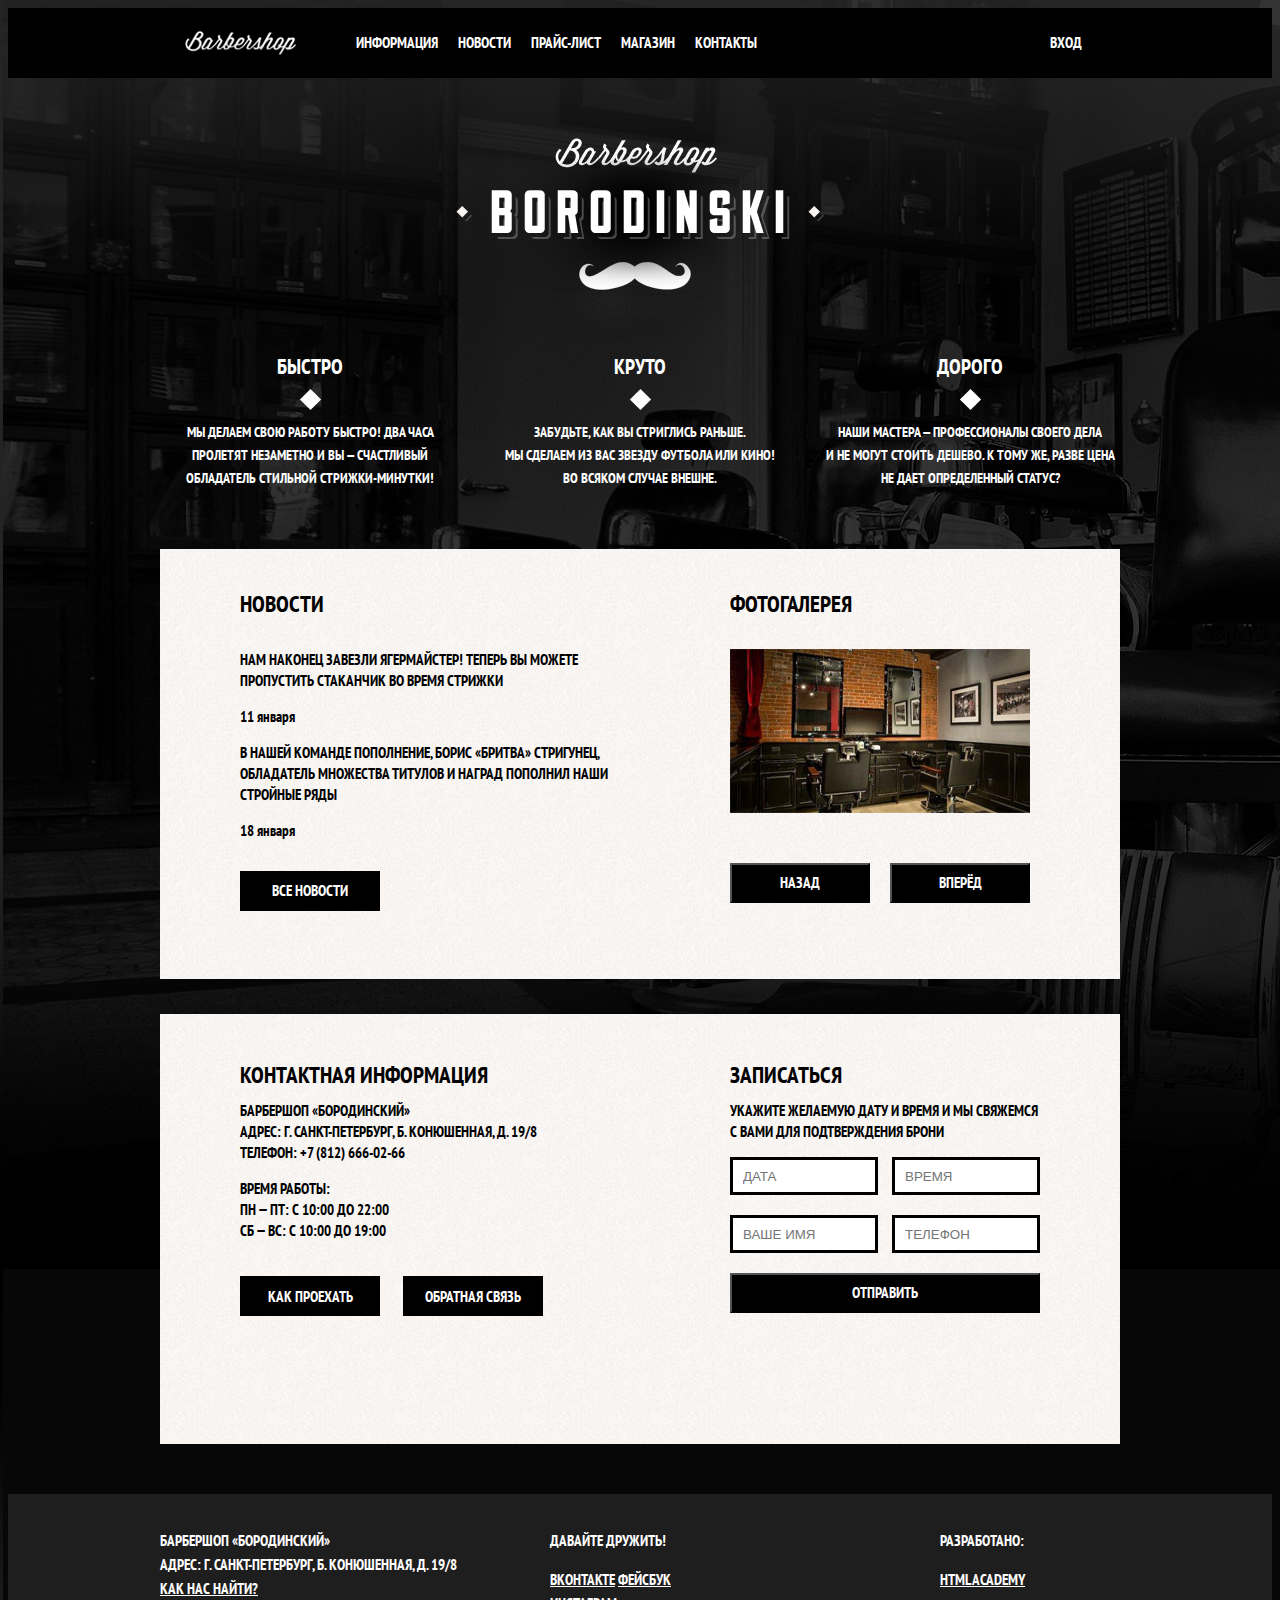
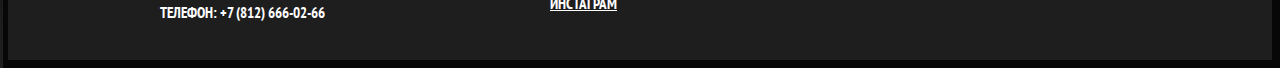
==== index.html @ 2f4e3130 "4 commit" ====
<!DOCTYPE html>
<html lang="ru">
    <head>
        <meta charset="utf-8">
        <title>Барбершоп «Бородинский»</title>
        <link href="https://fonts.googleapis.com/css?family=PT+Sans+Narrow:400,700" rel="stylesheet"> 
        <link href="css/normalize.css" rel="stylesheet">
        <link href="css/style.css" rel="stylesheet">
    </head>
    <body>
        <header class="main-header">
            <div class="container clearfix">
                <nav class="main-navigation clearfix">
                    <div class="logo">
                        <a><img src="img/logo.png" width="111" height="24" alt="Барбершоп"></a>
                    </div>
                    <ul class="navigation-list">
                        <li><a class="navigation-link" class="active">Информация</a></li>
                        <li><a class="navigation-link" href="#">Новости</a></li>
                        <li><a class="navigation-link" href="#">Прайс-лист</a></li>
                        <li><a class="navigation-link" href="catalog.html">Магазин</a></li>
                        <li><a class="navigation-link" href="#">Контакты</a></li>
                    </ul>
                </nav>
                <div class="user-block">
                    <a class="login" href="#">Вход</a>
                </div>
            </div>
        </header>
        <main class="container">
            <div class="index-logo">
                <img src="img/borodinski-logo.png" width="368" height="204" alt="Барбершоп «Бородинский»">
            </div>
            <section class="features clearfix">
                <div class="features-item">
                    <b class="feature-name">Быстро</b>
                    <p class="feature-description">Мы делаем свою работу быстро! Два часа пролетят незаметно и вы — счастливый обладатель стильной стрижки-минутки!</p>
                </div>
                <div class="features-item">
                    <b class="feature-name">Круто</b>
                    <p class="feature-description select-description">Забудьте, как вы стриглись раньше. Мы сделаем из вас звезду футбола или кино! Во всяком случае внешне.</p>
                </div>
                <div class="features-item">
                    <b class="feature-name">Дорого</b>
                    <p class="feature-description">Наши мастера — профессионалы своего дела и не могут стоить дешево. К тому же, разве цена не дает определенный статус?</p>
                </div>
            </section>
            <div class="index-content clearfix">
                <div class="index-content-left">
                    <h2 class="index-content-title">Новости</h2>
                    <ul class="news-preview">
                        <li>
                            <p>Нам наконец завезли Ягермайстер! Теперь вы можете пропустить стаканчик во время стрижки</p>
                            <time datetime="2016-01-11">11 января</time>
                        </li>
                        <li>
                            <p>В нашей команде пополнение, Борис «Бритва» Стригунец, обладатель множества титулов и наград пополнил наши стройные ряды</p>
                            <time datetime="2016-01-18">18 января</time>
                        </li>
                    </ul>
                    <a class="btn-news" href="#">Все новости</a>
                </div>
                <div class="index-content-right">
                    <h2 class="index-content-title">Фотогалерея</h2>
                    <figure class="gallery-content">
                        <img src="img/barbershop-photo.jpg" width="328" height="164" alt="Барбершоп «Бородинский»">
                    </figure>
                    <button class="btn-gallery" type="button">Назад</button>
                    <button class="btn-gallery" type="button">Вперёд</button>
                </div>
            </div>
            <div class="index-content clearfix">
                <div class="index-content-left contacts">
                    <h2 class="index-content-title">Контактная информация</h2>
                    <p>Барбершоп «Бородинский»<br>
                        Адрес: г. Санкт-Петербург, Б. Конюшенная, д. 19/8<br>
                        Телефон: +7 (812) 666-02-66</p>
                    <p>Время работы:<br>
                        пн — пт: с 10:00 до 22:00<br>
                        сб — вс: с 10:00 до 19:00</p>
                    <a class="btn-contact" href="#">Как проехать</a>
                    <a class="btn-contact" href="#">Обратная связь</a>
                </div>
                <div class="index-content-right index-form">
                    <h2 class="index-content-title">Записаться</h2>
                    <p>Укажите желаемую дату и время и мы свяжемся с вами для подтверждения брони</p>
                    <form class="appointment-form clearfix" action="https://echo.htmlacademy.ru" method="post">
                        <input type="text" name="date" value="" placeholder="Дата">
                        <input type="text" name="time" value="" placeholder="Время">
                        <input type="text" name="name" value="" placeholder="Ваше имя">
                        <input type="tel" name="phone" value="" placeholder="Телефон">
                        <button class="btn-submit" type="submit">Отправить</button>
                    </form>
                </div>
            </div>
        </main>
        <footer class="main-footer">
            <div class="container clearfix">
                <section class="footer-contacts">
                    <p>Барбершоп «Бородинский»<br>
                        Адрес: г. Санкт-Петербург, Б. Конюшенная, д. 19/8<br>
                        <a href="#">Как нас найти?</a><br>
                        Телефон: +7 (812) 666-02-66</p>
                </section>
                <section class="footer-social">
                    <p>Давайте дружить!</p>
                    <a class="social-btn social-btn-vk" href="#">Вконтакте</a>
                    <a class="social-btn social-btn-fb" href="#">Фейсбук</a>
                    <a class="social-btn social-btn-inst" href="#">Инстаграм</a>
                </section>
                <section class="footer-copyright">
                    <p>Разработано:</p>
                    <a class="btn" href="https://htmlacademy.ru">HTML Academy</a>
                </section>
            </div>
        </footer>
    </body>
</html>
---- css/style.css ----
/* General styles */
body {
    font-size: 15px; 
    line-height: 10px;
    font-weight: bold;
    font-family: 'PT Sans Narrow', sans-serif;  
    text-transform: uppercase;
    color: white;
    background-image: url(../img/background-image.jpg);
}
.clearfix::after {
    content: " ";
    display: table;
    clear: both;
} 
.main-header {
    background-color: black;
}
.main-navigation {
    float: left;
    width: 710px;
    min-height: 70px;
}
.logo {
    float: left;
    margin-top: 23px;
    padding-left: 25px;
}
.navigation-list {
    float: left;
    margin-top: 30px;
    font-size: 0;
}
.navigation-list li {
    display: inline;
    margin-left: 20px;
    list-style-type: none;
}
.navigation-link {
    font-size: 15px; 
    line-height: 10px;
    font-weight: 10px;
    color: white;
    text-decoration: none;
}
.user-block {
    float: right;
}
.user-block .login {
    display: block;
    width: 70px;
    height: 40px;
    padding-top: 30px;
    padding-left: 40px;
    color: white;
    text-decoration: none;
}
.container {
    width: 960px;
    margin-left: auto;
    margin-right: auto; 
}
.main-footer {
    margin-top: 50px;
    padding-top: 20px;
    padding-bottom: 20px;
    background-color: #1e1e1e;
    font-size: 15px; 
    line-height: 24px;
    font-weight: bold;
    font-family: 'PT Sans Narrow', sans-serif;  
    text-transform: uppercase;
    color: white;
}
.main-footer a {
    color: white;
}
/* index page */

.index-logo {
    width: 368px;
    min-height: 204px;
    margin: 0 auto;
    margin-top: 60px;
}
.features {
    margin-top: 20px;
    margin-bottom: 45px;
}
.features-item {
    float: left;
    width: 300px;
    min-height: 140px;
}
.features-item:nth-child(2),
.features-item:nth-child(3) {
    margin-left: 30px;
}
.feature-name {
    display: block;
    text-align: center;
    font-size: 21px;
}
.feature-name:after {
    content: " ";
    display: block;
    width: 15px;
    height: 15px;
    margin: 0 auto;
    margin-top: 20px;
    background-color: white;
    transform: rotate(45deg);
}
.feature-description {
    width: 300px;
    font-size: 14px;
    text-align: center;
    line-height: 23px;
}
.select-description {
    width: 280px;
    margin: 0 auto;
    margin-top: 14px;
}
.index-content {
    margin-top: 35px;
    padding: 50px 80px;
    color: black;
    background-image: url(../img/pattern-1.jpg);
}
.index-content-left {
    float: left;
    width: 380px;
    min-height: 330px;
}
.index-content-title {
    margin: 0;
}
.news-preview {
    margin: 0;
    margin-top: 40px;
    padding: 0;
    line-height: 21px;
    list-style: none;
}
.news-preview time {
    text-transform: none;  
}
.btn-news {
    display: block;
    width: 140px;
    height: 25px;
    margin-top: 30px;
    padding-top: 15px;
    background-color: black;
    text-align: center;
    text-decoration: none;
    color: white;
    
}
.index-content-right {
    width: 310px;
    float: right;
    min-height: 330px;
}
.gallery-content {
    width: 300px;
    margin: 0;
    margin-top: 40px;
    overflow: hidden;
}
.btn-gallery {
    width: 140px;
    height: 40px;
    margin-top: 50px;
    background-color: black;
    color: white;
    text-transform: uppercase;
    font-size: 15px; 
    line-height: 10px;
    font-weight: bold;
    font-family: 'PT Sans Narrow', sans-serif;    
}
.btn-gallery:last-child {
    margin-left: 17px;
}
.contacts {
    line-height: 21px;
}
.btn-contact {
    display: inline-block;
    width: 140px;
    height: 30px;
    margin-top: 20px;
    padding-top: 10px;
    text-align: center;
    background-color: black;
    color: white;
    text-decoration: none;  
}
.btn-contact:last-child {
    margin-left: 20px;
}
.index-form {
    line-height: 21px;
}
.appointment-form  {
    width: 310px;
}
.appointment-form input {
    width: 130px;
    height: 30px;
    margin-bottom: 20px;
    padding-left: 10px;
    text-align: left;
    text-transform: uppercase;
    color: black;
    border: 3px solid black;
}
.appointment-form input:nth-child(1),
.appointment-form input:nth-child(3) {
    float: left;
}
.appointment-form input:nth-child(2),
.appointment-form input:nth-child(4) {
    float: right;
}
.btn-submit {
    width: 310px;
    height: 40px;
    background-color: black;
    color: white;
    text-transform: uppercase;
    font-size: 15px; 
    line-height: 10px;
    font-weight: bold;
    font-family: 'PT Sans Narrow', sans-serif;  
}

/* catalog page */
.catalog-page {
    background-image: url(../img/pattern-1.jpg);
}
.catalog-tittle {
    width: 310px;
    min-height: 40px;
    margin-top: 40px;
    margin-left: 10px;
    color: black;
}
.pages-nav-box {
}
.pages-nav-box ul {
    min-width: 319px;
    padding-left: 10px;
}
.breadcrumbs li {
    margin-right: 15px;
    display: inline;
    list-style-type: none;
}
.page-link {
    color: black;
}
.breadcrumbs .active {
    color: gray;
}
.sidebar-filter {
    float: left;
    width: 229px;
    min-height: 590px;
    margin-top: 30px;
    color: black;
}
fieldset {
    border: none;
}
.manufacturers {
    min-height: 270px;
}
.check-box {
    margin-top: 20px;
}
.radio-box {
    margin-top: 20px;
}
.product-groups {
min-height: 190px;
margin-top: 55px;
}
.submit {
    margin-top: 35px; 
    margin-left: 20px;
}
.items {
    float: right;
    width: 730px;
    min-height: 620px;
    margin-top: 30px;
    color: black;
}
.item-container {
    width: 220px;
    min-height: 285px;
    margin-bottom: 20px;
    margin-right: 20px;
    display: inline-block;
    background-color: white;
}
.pagination {
    float: left;
    margin-top: 45px;
    margin-bottom: 49px;
    margin-left: 240px;      
}
.pagination-list li {
    margin: 10px;
    display: inline-block;
    list-style-type: none; 
}
.footer-contacts {
  float: left;
  width: 330px;
  margin-right: 60px;
  min-height: 90px;
}

.footer-social {
  float: left;
  width: 180px;
  min-height: 90px;
}

.footer-copyright {
  float: right;
  width: 180px;
  min-height: 90px;
}
    
/* catalog item page */

.catalog-item-tittle {
    padding: 5px;
}
.pages-nav-container ul {
    margin-top: 28px;
    padding-left: 10px;
}
.gallery {
    float: left; 
    width: 460px;
    margin-top: 40px;
    margin-bottom: 45px;
}
.main-image {
    
}
.small-images {
    
}
.gallery-description {
    float: right;
    width: 405px;
    min-height: 540px;
    margin-top: 100px;
    margin-right: 20px;
}
.availability {
    float: left;
    width: 110px;
}
.series-of-article {
    float: right;
    width: 140px;
}
.item-description {
    margin-top: 35px;
}
.offer {
    width: 205px;
    margin-top: 30px;
}
.price-container {
    float: left;
    padding-top: 10px;
    padding-left: 15px;
    padding-right: 15px;
    padding-bottom: 10px;
}
.buy-container {
    float: left;
    padding-top: 10px;
    padding-left: 15px;
    padding-right: 15px;
    padding-bottom: 10px;
}
.tittle-of-product-options {
    width: 175px;
    margin-top: 30px; 
}
.product-list {
    width: 255px;
    padding-left: 15px;
}
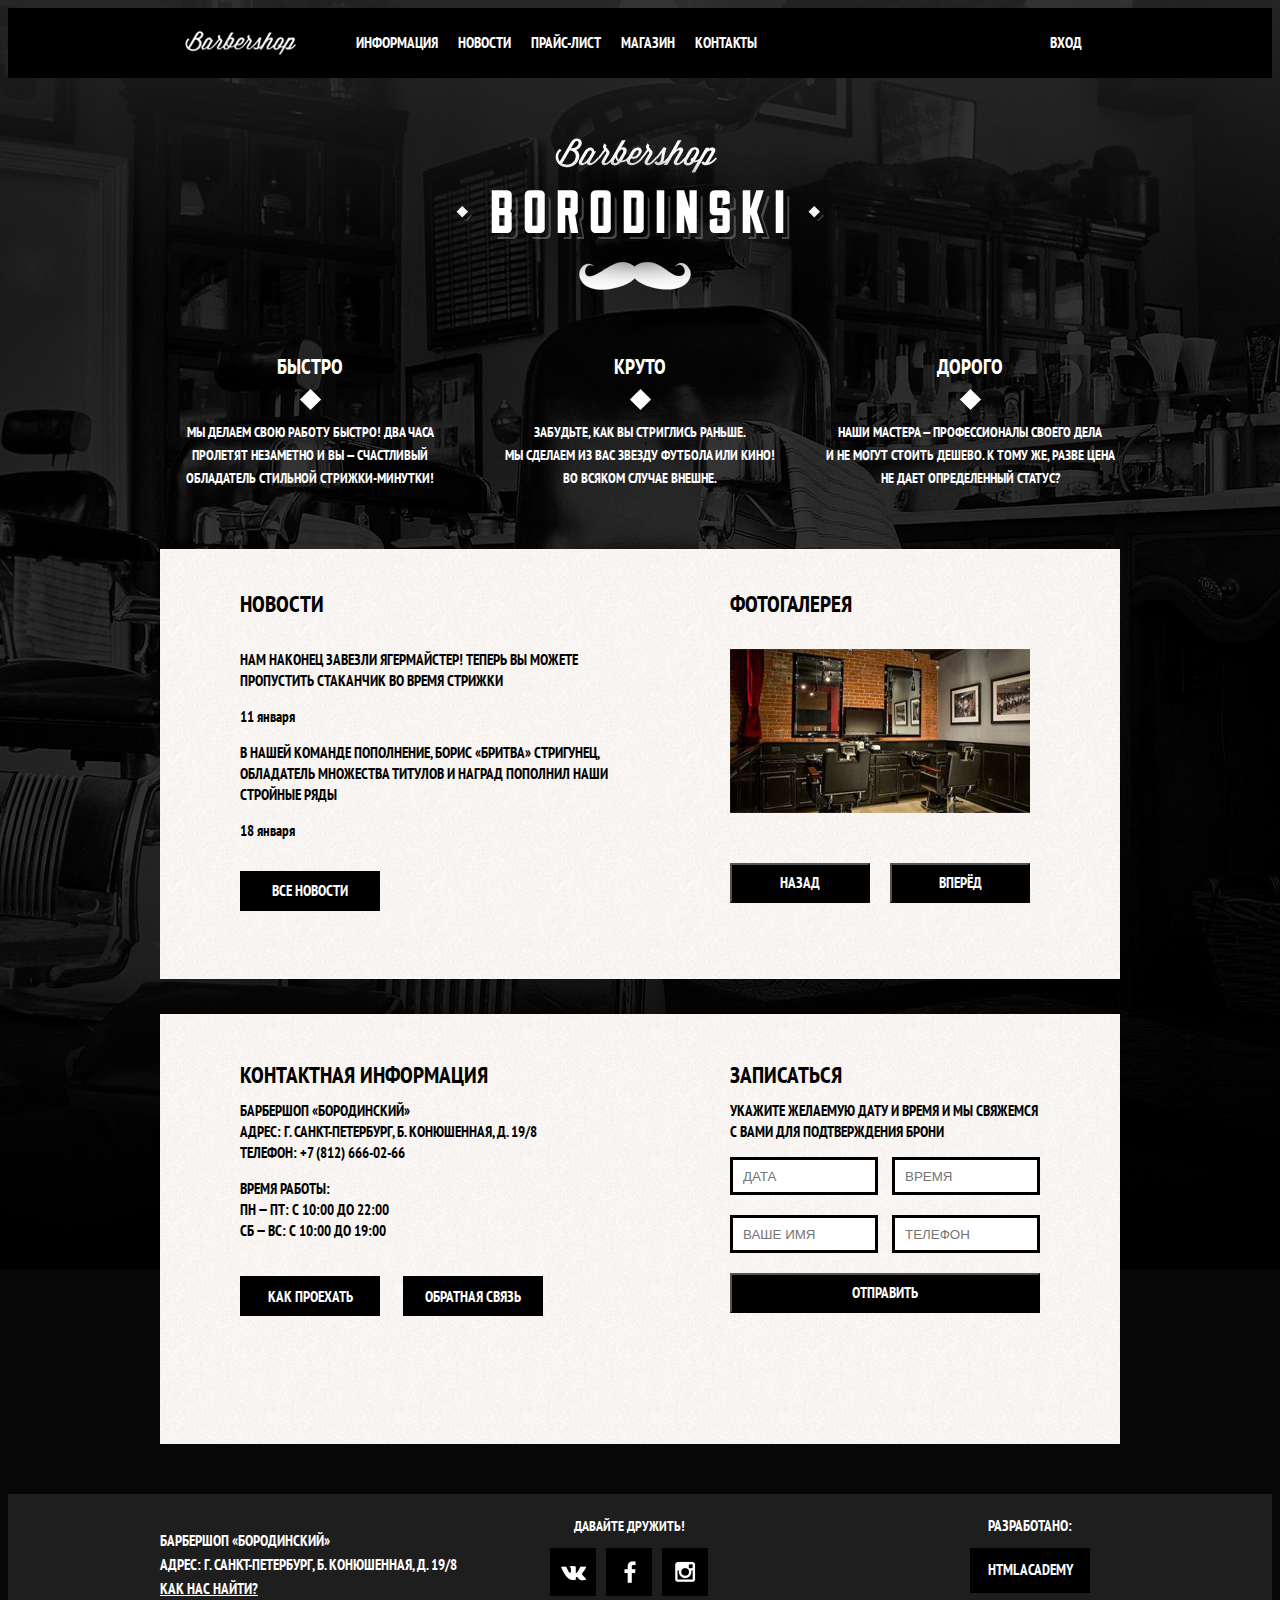
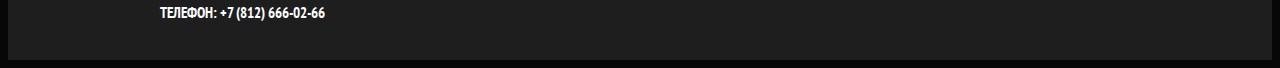
==== commit 88d15034: "5 commit" ====
--- a/index.html
+++ b/index.html
@@ -7,7 +7,7 @@
         <link href="css/normalize.css" rel="stylesheet">
         <link href="css/style.css" rel="stylesheet">
     </head>
-    <body>
+    <body class="index-background">
         <header class="main-header">
             <div class="container clearfix">
                 <nav class="main-navigation clearfix">
@@ -15,7 +15,7 @@
                         <a><img src="img/logo.png" width="111" height="24" alt="Барбершоп"></a>
                     </div>
                     <ul class="navigation-list">
-                        <li><a class="navigation-link" class="active">Информация</a></li>
+                        <li><a class="navigation-link">Информация</a></li>
                         <li><a class="navigation-link" href="#">Новости</a></li>
                         <li><a class="navigation-link" href="#">Прайс-лист</a></li>
                         <li><a class="navigation-link" href="catalog.html">Магазин</a></li>
--- a/css/style.css
+++ b/css/style.css
@@ -6,7 +6,6 @@
     font-family: 'PT Sans Narrow', sans-serif;  
     text-transform: uppercase;
     color: white;
-    background-image: url(../img/background-image.jpg);
 }
 .clearfix::after {
     content: " ";
@@ -59,6 +58,20 @@
     width: 960px;
     margin-left: auto;
     margin-right: auto; 
+}
+.decoration {
+    margin-left: 12px;
+}
+.decoration:before {
+    content: " ";
+    display: block;
+    width: 6px;
+    height: 6px;
+    position: absolute;
+    margin-top: 2px;
+    margin-left: -6px;
+    background-color: black;
+    transform: rotate(45deg);
 }
 .main-footer {
     margin-top: 50px;
@@ -72,10 +85,90 @@
     text-transform: uppercase;
     color: white;
 }
+.footer-contacts {
+    float: left;
+    width: 330px;
+    margin-right: 60px;
+    min-height: 90px;
+}
+.footer-social {
+    float: left;
+    font-size: 0;
+}
+.footer-social p {
+    font-size: 14px;
+    margin: 0;
+    padding: 0;
+    text-align: center;
+}
+.social-btn {
+    display: inline-block;
+    position: relative;
+    width: 46px;
+    height: 48px;
+    margin-top: 10px;
+    vertical-align: top;
+    background-color: black
+}
+.social-btn::before {
+    content: " ";
+    position: absolute;
+    top: 50%;
+    left: 50%;
+    -webkit-transform: translate(-50%, -50%);
+    transform: translate(-50%, -50%);
+    background: url(../img/sprite-btn.png) no-repeat;
+}
+.social-btn-fb,
+.social-btn-inst {
+    margin-left: 10px;
+}
+.social-btn-vk:before {
+    width: 46px;
+    height: 48px;
+    background-position: 1px -39px;
+}
+.social-btn-fb:before {
+    width: 46px;
+    height: 48px;
+    background-position: -48px -39px;
+}
+.social-btn-inst:before {
+    width: 46px;
+    height: 48px;
+    background-position: -98px -39px;
+}
+.footer-copyright {
+    float: right;
+    width: 180px;
+    min-height: 90px;
+    margin: 0;
+    padding: 0;
+}
+.footer-copyright p {
+    text-align: center;
+    margin: 0;
+    padding: 0;
+}
+.footer-copyright a {
+    display: block;
+    width: 120px;
+    height: 35px;
+    margin-top: 10px;
+    margin-left: 30px;
+    padding-top: 10px;
+    text-decoration: none;
+    text-align: center;
+    background-color: black;
+}
 .main-footer a {
     color: white;
 }
+
 /* index page */
+.index-background {
+    background: #000000 url("../img/background-image.jpg") no-repeat center top;
+}
 
 .index-logo {
     width: 368px;
@@ -238,17 +331,15 @@
 }
 
 /* catalog page */
+
 .catalog-page {
-    background-image: url(../img/pattern-1.jpg);
+     background: #f7f2ef url("../img/pattern-1.jpg");
 }
 .catalog-tittle {
     width: 310px;
-    min-height: 40px;
     margin-top: 40px;
     margin-left: 10px;
     color: black;
-}
-.pages-nav-box {
 }
 .pages-nav-box ul {
     min-width: 319px;
@@ -256,10 +347,11 @@
 }
 .breadcrumbs li {
     margin-right: 15px;
-    display: inline;
+    display: inline-block;
     list-style-type: none;
 }
 .page-link {
+    text-decoration: none;
     color: black;
 }
 .breadcrumbs .active {
@@ -288,14 +380,20 @@
 min-height: 190px;
 margin-top: 55px;
 }
-.submit {
-    margin-top: 35px; 
+.btn-show { 
+    width: 130px;
+    height: 40px;
     margin-left: 20px;
+    text-transform: uppercase;
+    color: white;
+    border: none;
+    background-color: black;
+    cursor: pointer;   
 }
 .items {
     float: right;
     width: 730px;
-    min-height: 620px;
+    min-height: 600px;
     margin-top: 30px;
     color: black;
 }
@@ -306,99 +404,167 @@
     margin-right: 20px;
     display: inline-block;
     background-color: white;
-}
-.pagination {
-    float: left;
-    margin-top: 45px;
-    margin-bottom: 49px;
-    margin-left: 240px;      
+    box-shadow: 0px 0px 19px 1px rgba(0, 0, 0, 0.2);
+}
+.item-container p {
+    margin: 0;
+    margin-top: 15px;
+    padding-left: 15px;
+    line-height: 21px;
+    text-transform: none;
+}
+.offer-box {
+    float: left;
+    margin-top: 10px;
+}
+.offer-box .price-container {
+    float: left;
+    width: 60px;
+    margin: 0;
+    margin-left: 15px;
+    padding-top: 10px;
+    padding-left: 15px;
+    padding-right: 15px;
+    padding-bottom: 10px;
+    line-height: 21px;
+    text-align: center;
+    color: black;
+    background-color: #e6e6e6;
+}
+.buy-container {
+    float: left;
+    width: 70px;
+    padding-top: 15px;
+    padding-left: 15px;
+    padding-right: 15px;
+    padding-bottom: 15px; 
+    text-align: center;
+    text-decoration: none;
+    color: white;
+    background-color: black;
+}
+.page-pagination {
+    float: left;
+    margin-top: 10px;
+    margin-left: 188px;  
+    font-size: 0;
 }
 .pagination-list li {
-    margin: 10px;
+    margin: 3px;
     display: inline-block;
     list-style-type: none; 
 }
-.footer-contacts {
-  float: left;
-  width: 330px;
-  margin-right: 60px;
-  min-height: 90px;
-}
-
-.footer-social {
-  float: left;
-  width: 180px;
-  min-height: 90px;
-}
-
-.footer-copyright {
-  float: right;
-  width: 180px;
-  min-height: 90px;
+li .pagination-link {
+    display: block;
+    width: 30px;
+    height: 20px;
+    padding-top: 10px;
+    text-align: center;
+    text-decoration: none;
+    color: white;
+    font-size: 11px; 
+    line-height: 10px;
+    font-weight: bold;
+    font-family: 'PT Sans Narrow', sans-serif; 
+    background-color: black;
+}
+li .active {
+    display: block;
+    width: 30px;
+    height: 20px;
+    padding-top: 10px;
+    text-align: center;
+    text-decoration: none;
+    color: black;
+    font-size: 11px; 
+    line-height: 10px;
+    font-weight: bold;
+    background-color: white;
 }
     
 /* catalog item page */
 
 .catalog-item-tittle {
-    padding: 5px;
+    margin: 0;
+    margin-top: 50px;
+    color: black;
 }
 .pages-nav-container ul {
-    margin-top: 28px;
-    padding-left: 10px;
+    margin: 0;
+    margin-top: 30px;
+    padding: 0;
 }
 .gallery {
     float: left; 
     width: 460px;
-    margin-top: 40px;
-    margin-bottom: 45px;
-}
-.main-image {
-    
-}
+    margin-top: 50px;
+    margin-bottom: 20px;
+}
+.gallery img {
+    box-shadow: 0px 0px 19px 1px rgba(0, 0, 0, 0.2);
+}
+
 .small-images {
-    
+    margin-top: 20px;
+    font-size: 0;
+}
+.small-images img:nth-child(2),
+.small-images img:nth-child(3) {
+    margin-left: 20px;
 }
 .gallery-description {
     float: right;
-    width: 405px;
+    width: 410px;
     min-height: 540px;
-    margin-top: 100px;
+    margin-top: 80px;
     margin-right: 20px;
+    color: black;
 }
 .availability {
     float: left;
-    width: 110px;
+    width: 110px; 
 }
 .series-of-article {
     float: right;
     width: 140px;
 }
 .item-description {
-    margin-top: 35px;
-}
-.offer {
-    width: 205px;
-    margin-top: 30px;
-}
-.price-container {
-    float: left;
-    padding-top: 10px;
-    padding-left: 15px;
-    padding-right: 15px;
-    padding-bottom: 10px;
-}
-.buy-container {
-    float: left;
-    padding-top: 10px;
-    padding-left: 15px;
-    padding-right: 15px;
-    padding-bottom: 10px;
+    float: left;
+    width: 420px;
+    margin-top: 30px;
+    min-height: 150px;
+    line-height: 23px;
+}
+.catalog-offer {
+    margin-left: -15px;
 }
 .tittle-of-product-options {
-    width: 175px;
-    margin-top: 30px; 
+    float: left;
+    width: 270px;
+    margin-top: 60px; 
+    font-size: 21px;
 }
 .product-list {
+    float: left;
     width: 255px;
-    padding-left: 15px;
+    padding: 0;
+    margin: 0;
+    margin-top: 30px;
+    font-size: 14px;
+    line-height: 23px;
+}
+.product-list li {
+    margin-left: 17px;
+    list-style: none;
+}
+.product-list li:before {
+    content: " ";
+    display: block;
+    width: 6px;
+    height: 6px;
+    position: absolute;
+    margin-top: 8px;
+    margin-left: -15px;
+    background-color: black;
+    transform: rotate(45deg);
 }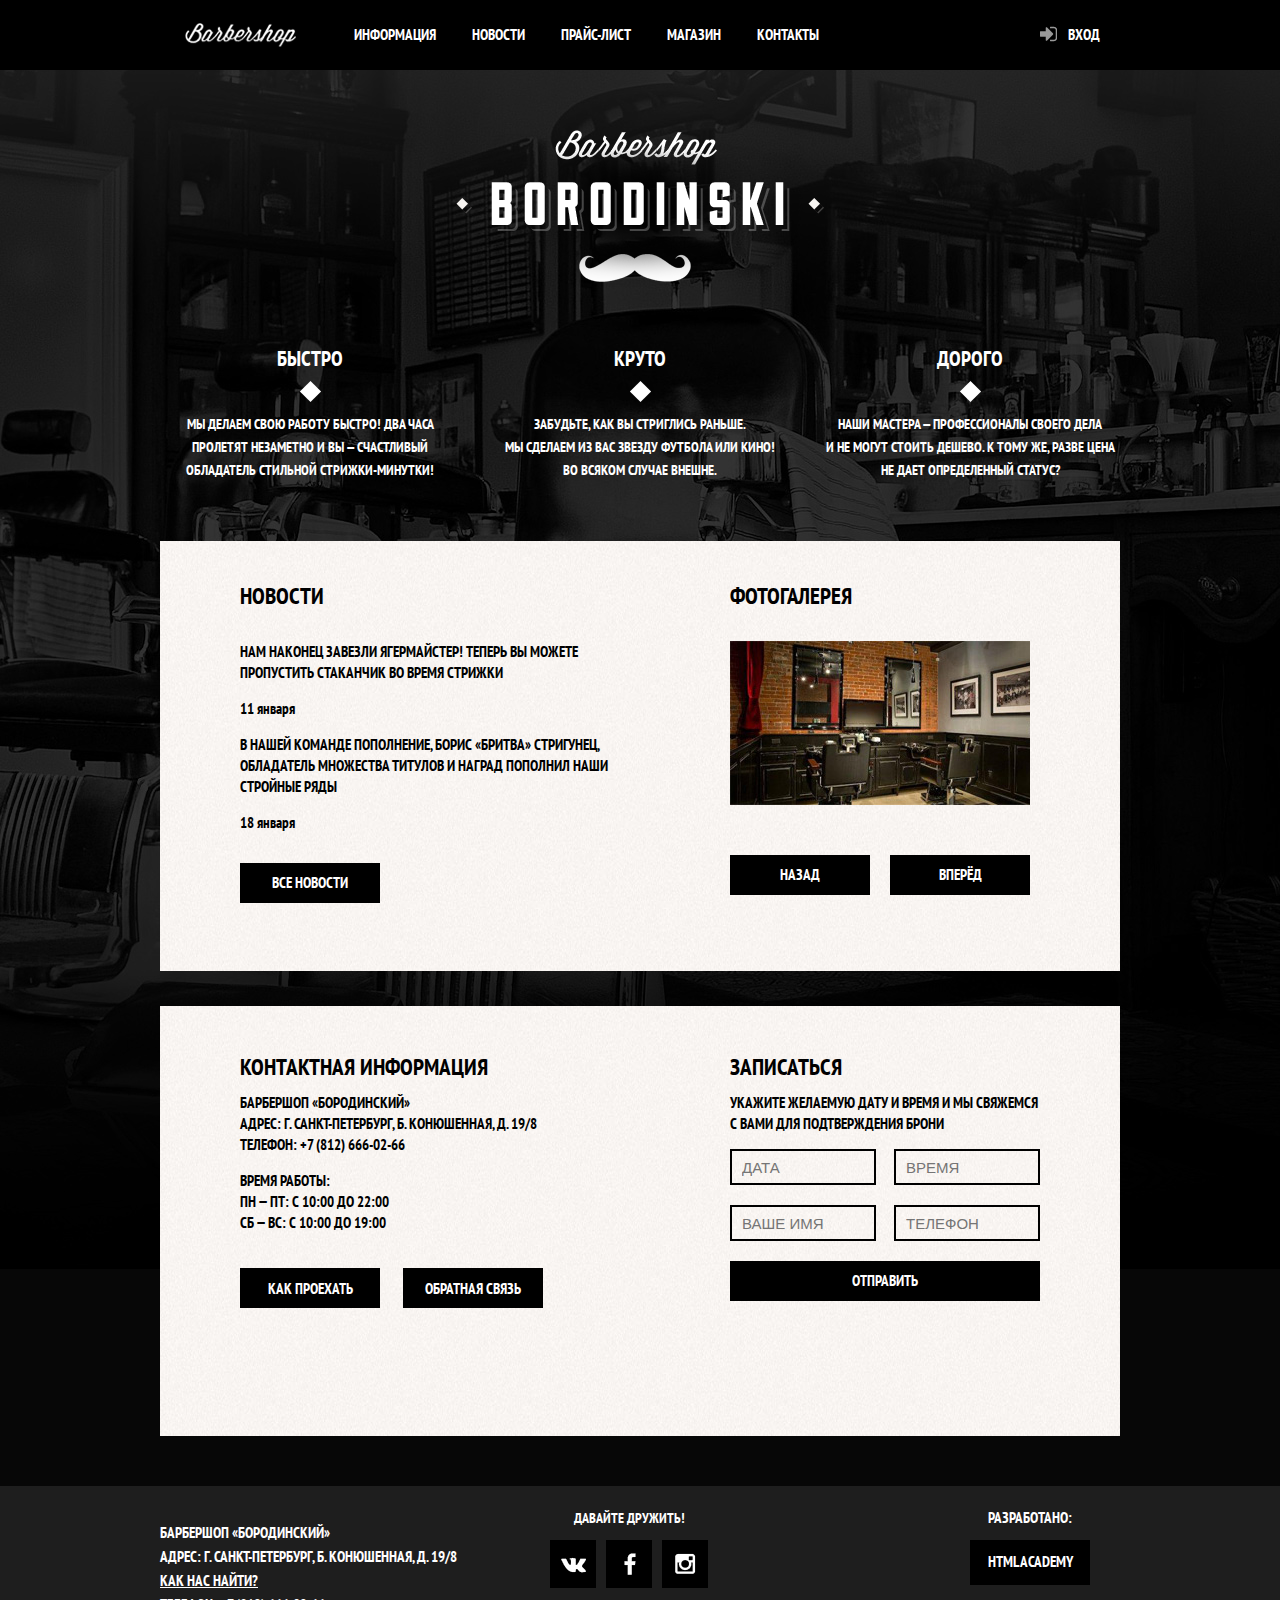
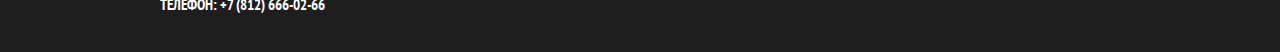
==== commit a021765c: "5/2" ====
--- a/index.html
+++ b/index.html
@@ -15,7 +15,7 @@
                         <a><img src="img/logo.png" width="111" height="24" alt="Барбершоп"></a>
                     </div>
                     <ul class="navigation-list">
-                        <li><a class="navigation-link">Информация</a></li>
+                        <li><a class="navigation-link" href="#">Информация</a></li>
                         <li><a class="navigation-link" href="#">Новости</a></li>
                         <li><a class="navigation-link" href="#">Прайс-лист</a></li>
                         <li><a class="navigation-link" href="catalog.html">Магазин</a></li>
--- a/css/style.css
+++ b/css/style.css
@@ -13,11 +13,13 @@
     clear: both;
 } 
 .main-header {
+    min-width: 1200px;
+    min-height: 50px;
     background-color: black;
 }
 .main-navigation {
     float: left;
-    width: 710px;
+    min-width: 650px;
     min-height: 70px;
 }
 .logo {
@@ -27,32 +29,57 @@
 }
 .navigation-list {
     float: left;
-    margin-top: 30px;
     font-size: 0;
 }
 .navigation-list li {
-    display: inline;
-    margin-left: 20px;
+    display: inline-block;
     list-style-type: none;
 }
 .navigation-link {
+    display: block;
+    padding-top: 30px;
+    padding-bottom: 30px;
+    padding-left: 18px;
+    padding-right: 18px;
     font-size: 15px; 
     line-height: 10px;
     font-weight: 10px;
     color: white;
     text-decoration: none;
 }
+.navigation-link:hover {
+    background-color: #1f1f1f;
+}
 .user-block {
     float: right;
 }
 .user-block .login {
     display: block;
-    width: 70px;
-    height: 40px;
     padding-top: 30px;
-    padding-left: 40px;
-    color: white;
-    text-decoration: none;
+    padding-bottom: 30px;
+    padding-left: 45px;
+    padding-right: 20px;
+    color: white;
+    text-decoration: none;
+}
+.login:hover {
+    background-color: #1f1f1f; 
+    opacity: 0.9;
+}
+.login:hover::before {
+  opacity: 1;
+}
+.login:before {
+    content: "";
+    display: block;
+    width: 17px;
+    height: 16px;
+    position: absolute;
+    margin-top: -4px;
+    margin-left: -28px;
+    background-image: url(../img/icon-login.png);
+    opacity: 0.6;
+    
 }
 .container {
     width: 960px;
@@ -74,6 +101,7 @@
     transform: rotate(45deg);
 }
 .main-footer {
+    min-width: 1200px;
     margin-top: 50px;
     padding-top: 20px;
     padding-bottom: 20px;
@@ -110,6 +138,9 @@
     vertical-align: top;
     background-color: black
 }
+.social-btn:hover {
+    background-color: white;
+}
 .social-btn::before {
     content: " ";
     position: absolute;
@@ -123,20 +154,29 @@
 .social-btn-inst {
     margin-left: 10px;
 }
-.social-btn-vk:before {
+.social-btn-vk::before {
     width: 46px;
     height: 48px;
     background-position: 1px -39px;
 }
-.social-btn-fb:before {
+.social-btn-vk:hover::before {
+    background-position: 1px 3px;
+}
+.social-btn-fb::before {
     width: 46px;
     height: 48px;
     background-position: -48px -39px;
 }
-.social-btn-inst:before {
+.social-btn-fb:hover::before {
+    background-position: -48px 3px;
+}
+.social-btn-inst::before {
     width: 46px;
     height: 48px;
     background-position: -98px -39px;
+}
+.social-btn-inst:hover::before {
+    background-position: -98px 3px;
 }
 .footer-copyright {
     float: right;
@@ -161,13 +201,17 @@
     text-align: center;
     background-color: black;
 }
+.footer-copyright a:hover {
+    color: black;
+    background-color: white;
+}
 .main-footer a {
     color: white;
 }
 
 /* index page */
 .index-background {
-    background: #000000 url("../img/background-image.jpg") no-repeat center top;
+    background: #000000 url("../img/background-image.jpg") center top;
 }
 
 .index-logo {
@@ -194,7 +238,7 @@
     text-align: center;
     font-size: 21px;
 }
-.feature-name:after {
+.feature-name::after {
     content: " ";
     display: block;
     width: 15px;
@@ -249,7 +293,9 @@
     text-align: center;
     text-decoration: none;
     color: white;
-    
+}
+.btn-news:hover {
+    background-color: #733b08;
 }
 .index-content-right {
     width: 310px;
@@ -272,10 +318,14 @@
     font-size: 15px; 
     line-height: 10px;
     font-weight: bold;
-    font-family: 'PT Sans Narrow', sans-serif;    
+    font-family: 'PT Sans Narrow', sans-serif; 
+    border: none;
 }
 .btn-gallery:last-child {
     margin-left: 17px;
+}
+.btn-gallery:hover {
+    background-color: #733b08;
 }
 .contacts {
     line-height: 21px;
@@ -293,6 +343,9 @@
 }
 .btn-contact:last-child {
     margin-left: 20px;
+}
+.btn-contact:hover {
+    background-color: #733b08;
 }
 .index-form {
     line-height: 21px;
@@ -308,7 +361,8 @@
     text-align: left;
     text-transform: uppercase;
     color: black;
-    border: 3px solid black;
+    background: transparent;
+    border: 2px solid black;
 }
 .appointment-form input:nth-child(1),
 .appointment-form input:nth-child(3) {
@@ -317,6 +371,9 @@
 .appointment-form input:nth-child(2),
 .appointment-form input:nth-child(4) {
     float: right;
+}
+.appointment-form input:focus {
+    border: 2px solid #733b08;
 }
 .btn-submit {
     width: 310px;
@@ -328,8 +385,11 @@
     line-height: 10px;
     font-weight: bold;
     font-family: 'PT Sans Narrow', sans-serif;  
-}
-
+    border: none;
+}
+.btn-submit:hover {
+    background-color: #733b08;
+}
 /* catalog page */
 
 .catalog-page {
@@ -373,8 +433,14 @@
 .check-box {
     margin-top: 20px;
 }
+.filter-checkbox:hover {
+    color: #733b08;
+}
 .radio-box {
     margin-top: 20px;
+}
+.radio-box label:hover {
+    color: #733b08;
 }
 .product-groups {
 min-height: 190px;
@@ -389,6 +455,9 @@
     border: none;
     background-color: black;
     cursor: pointer;   
+}
+.btn-show:hover {
+    background-color: #733b08;
 }
 .items {
     float: right;
@@ -443,6 +512,9 @@
     color: white;
     background-color: black;
 }
+.buy-container:hover {
+    background-color: #733b08;
+}
 .page-pagination {
     float: left;
     margin-top: 10px;
@@ -467,6 +539,9 @@
     font-weight: bold;
     font-family: 'PT Sans Narrow', sans-serif; 
     background-color: black;
+}
+li .pagination-link:hover {
+    background-color: #733b08;
 }
 li .active {
     display: block;
@@ -557,7 +632,7 @@
     margin-left: 17px;
     list-style: none;
 }
-.product-list li:before {
+.product-list li::before {
     content: " ";
     display: block;
     width: 6px;
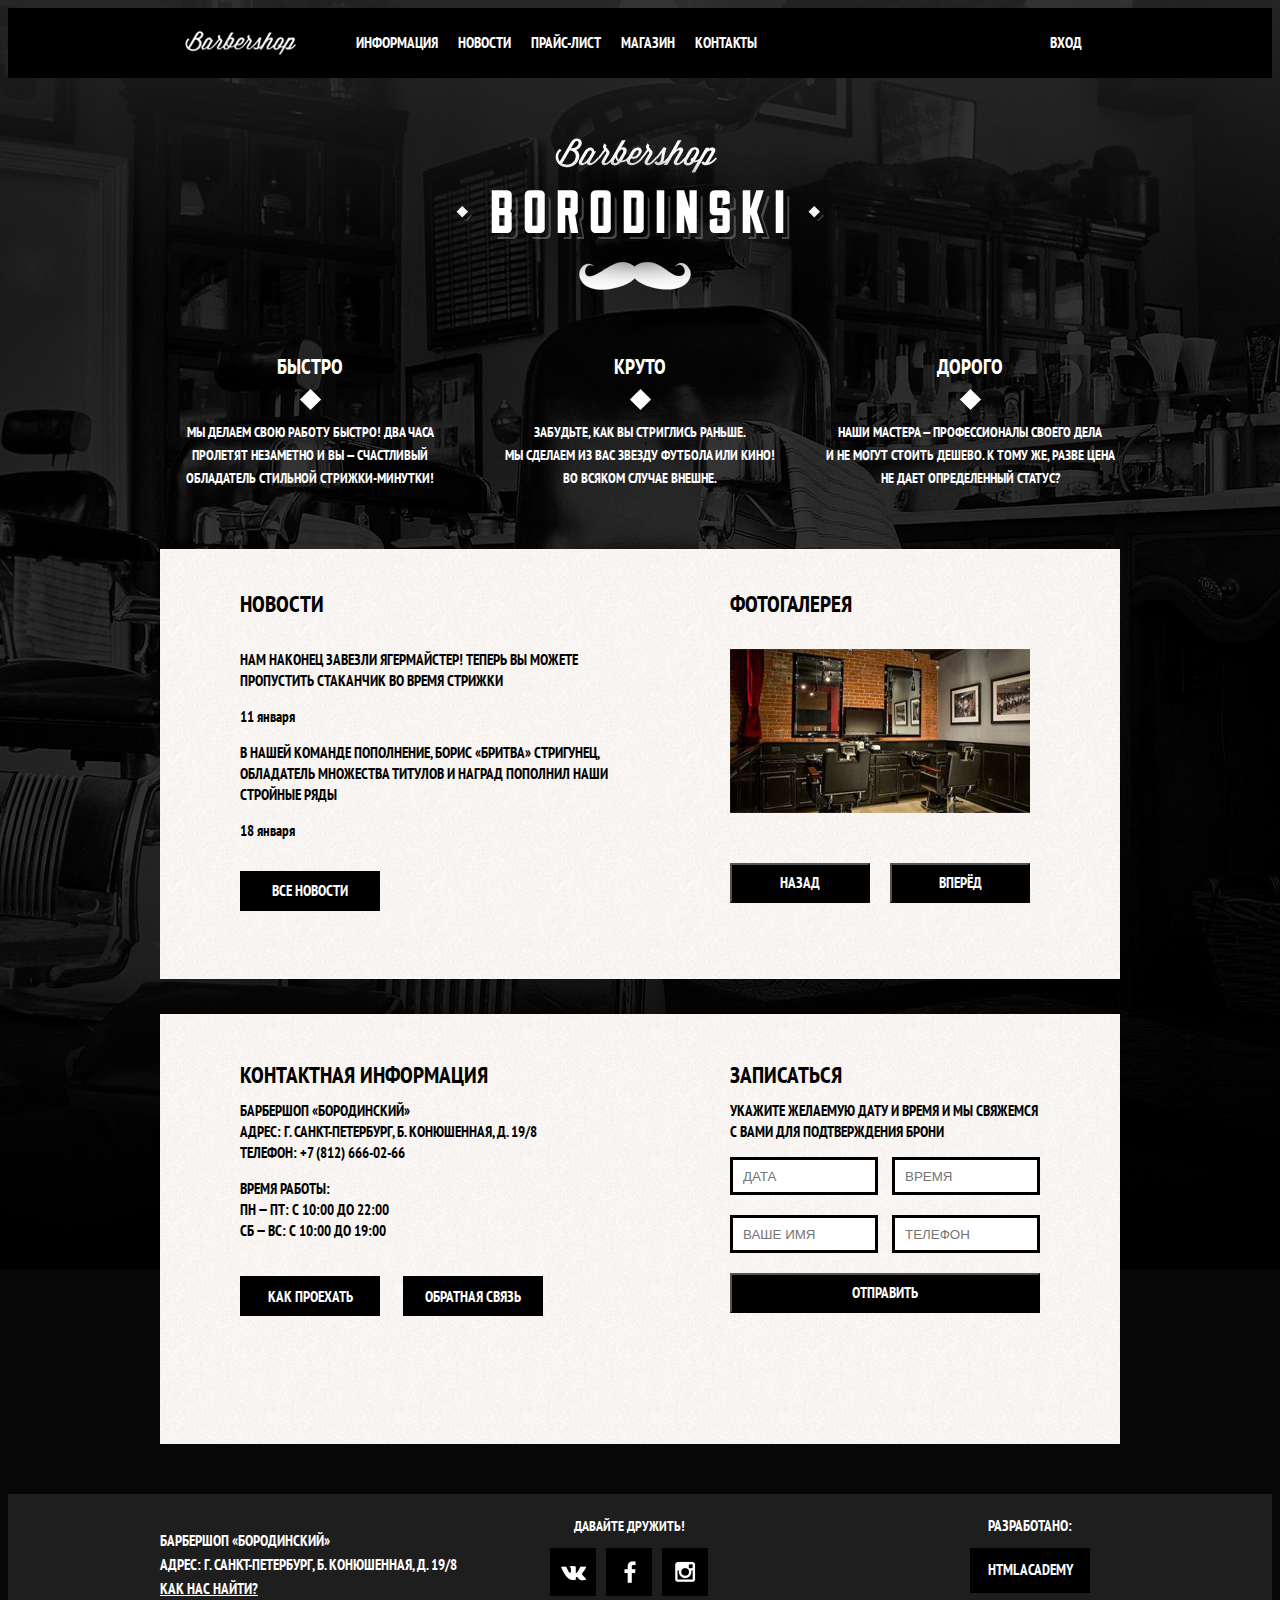
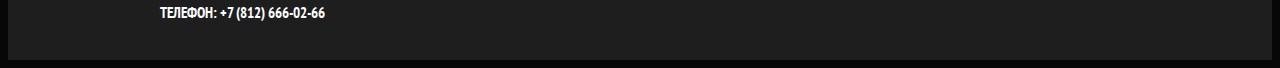
==== commit b7b48b67: "Revert "5/2"" ====
--- a/index.html
+++ b/index.html
@@ -15,7 +15,7 @@
                         <a><img src="img/logo.png" width="111" height="24" alt="Барбершоп"></a>
                     </div>
                     <ul class="navigation-list">
-                        <li><a class="navigation-link" href="#">Информация</a></li>
+                        <li><a class="navigation-link">Информация</a></li>
                         <li><a class="navigation-link" href="#">Новости</a></li>
                         <li><a class="navigation-link" href="#">Прайс-лист</a></li>
                         <li><a class="navigation-link" href="catalog.html">Магазин</a></li>
--- a/css/style.css
+++ b/css/style.css
@@ -13,13 +13,12 @@
     clear: both;
 } 
 .main-header {
-    min-width: 1200px;
     min-height: 50px;
     background-color: black;
 }
 .main-navigation {
     float: left;
-    min-width: 650px;
+    width: 710px;
     min-height: 70px;
 }
 .logo {
@@ -29,57 +28,32 @@
 }
 .navigation-list {
     float: left;
+    margin-top: 30px;
     font-size: 0;
 }
 .navigation-list li {
-    display: inline-block;
+    display: inline;
+    margin-left: 20px;
     list-style-type: none;
 }
 .navigation-link {
-    display: block;
-    padding-top: 30px;
-    padding-bottom: 30px;
-    padding-left: 18px;
-    padding-right: 18px;
     font-size: 15px; 
     line-height: 10px;
     font-weight: 10px;
     color: white;
     text-decoration: none;
 }
-.navigation-link:hover {
-    background-color: #1f1f1f;
-}
 .user-block {
     float: right;
 }
 .user-block .login {
     display: block;
+    width: 70px;
+    height: 40px;
     padding-top: 30px;
-    padding-bottom: 30px;
-    padding-left: 45px;
-    padding-right: 20px;
-    color: white;
-    text-decoration: none;
-}
-.login:hover {
-    background-color: #1f1f1f; 
-    opacity: 0.9;
-}
-.login:hover::before {
-  opacity: 1;
-}
-.login:before {
-    content: "";
-    display: block;
-    width: 17px;
-    height: 16px;
-    position: absolute;
-    margin-top: -4px;
-    margin-left: -28px;
-    background-image: url(../img/icon-login.png);
-    opacity: 0.6;
-    
+    padding-left: 40px;
+    color: white;
+    text-decoration: none;
 }
 .container {
     width: 960px;
@@ -101,7 +75,6 @@
     transform: rotate(45deg);
 }
 .main-footer {
-    min-width: 1200px;
     margin-top: 50px;
     padding-top: 20px;
     padding-bottom: 20px;
@@ -138,9 +111,6 @@
     vertical-align: top;
     background-color: black
 }
-.social-btn:hover {
-    background-color: white;
-}
 .social-btn::before {
     content: " ";
     position: absolute;
@@ -154,29 +124,20 @@
 .social-btn-inst {
     margin-left: 10px;
 }
-.social-btn-vk::before {
+.social-btn-vk:before {
     width: 46px;
     height: 48px;
     background-position: 1px -39px;
 }
-.social-btn-vk:hover::before {
-    background-position: 1px 3px;
-}
-.social-btn-fb::before {
+.social-btn-fb:before {
     width: 46px;
     height: 48px;
     background-position: -48px -39px;
 }
-.social-btn-fb:hover::before {
-    background-position: -48px 3px;
-}
-.social-btn-inst::before {
+.social-btn-inst:before {
     width: 46px;
     height: 48px;
     background-position: -98px -39px;
-}
-.social-btn-inst:hover::before {
-    background-position: -98px 3px;
 }
 .footer-copyright {
     float: right;
@@ -200,10 +161,6 @@
     text-decoration: none;
     text-align: center;
     background-color: black;
-}
-.footer-copyright a:hover {
-    color: black;
-    background-color: white;
 }
 .main-footer a {
     color: white;
@@ -238,7 +195,7 @@
     text-align: center;
     font-size: 21px;
 }
-.feature-name::after {
+.feature-name:after {
     content: " ";
     display: block;
     width: 15px;
@@ -293,9 +250,7 @@
     text-align: center;
     text-decoration: none;
     color: white;
-}
-.btn-news:hover {
-    background-color: #733b08;
+    
 }
 .index-content-right {
     width: 310px;
@@ -318,14 +273,10 @@
     font-size: 15px; 
     line-height: 10px;
     font-weight: bold;
-    font-family: 'PT Sans Narrow', sans-serif; 
-    border: none;
+    font-family: 'PT Sans Narrow', sans-serif;    
 }
 .btn-gallery:last-child {
     margin-left: 17px;
-}
-.btn-gallery:hover {
-    background-color: #733b08;
 }
 .contacts {
     line-height: 21px;
@@ -343,9 +294,6 @@
 }
 .btn-contact:last-child {
     margin-left: 20px;
-}
-.btn-contact:hover {
-    background-color: #733b08;
 }
 .index-form {
     line-height: 21px;
@@ -361,8 +309,7 @@
     text-align: left;
     text-transform: uppercase;
     color: black;
-    background: transparent;
-    border: 2px solid black;
+    border: 3px solid black;
 }
 .appointment-form input:nth-child(1),
 .appointment-form input:nth-child(3) {
@@ -371,9 +318,6 @@
 .appointment-form input:nth-child(2),
 .appointment-form input:nth-child(4) {
     float: right;
-}
-.appointment-form input:focus {
-    border: 2px solid #733b08;
 }
 .btn-submit {
     width: 310px;
@@ -385,11 +329,8 @@
     line-height: 10px;
     font-weight: bold;
     font-family: 'PT Sans Narrow', sans-serif;  
-    border: none;
-}
-.btn-submit:hover {
-    background-color: #733b08;
-}
+}
+
 /* catalog page */
 
 .catalog-page {
@@ -433,14 +374,8 @@
 .check-box {
     margin-top: 20px;
 }
-.filter-checkbox:hover {
-    color: #733b08;
-}
 .radio-box {
     margin-top: 20px;
-}
-.radio-box label:hover {
-    color: #733b08;
 }
 .product-groups {
 min-height: 190px;
@@ -455,9 +390,6 @@
     border: none;
     background-color: black;
     cursor: pointer;   
-}
-.btn-show:hover {
-    background-color: #733b08;
 }
 .items {
     float: right;
@@ -512,9 +444,6 @@
     color: white;
     background-color: black;
 }
-.buy-container:hover {
-    background-color: #733b08;
-}
 .page-pagination {
     float: left;
     margin-top: 10px;
@@ -539,9 +468,6 @@
     font-weight: bold;
     font-family: 'PT Sans Narrow', sans-serif; 
     background-color: black;
-}
-li .pagination-link:hover {
-    background-color: #733b08;
 }
 li .active {
     display: block;
@@ -632,7 +558,7 @@
     margin-left: 17px;
     list-style: none;
 }
-.product-list li::before {
+.product-list li:before {
     content: " ";
     display: block;
     width: 6px;
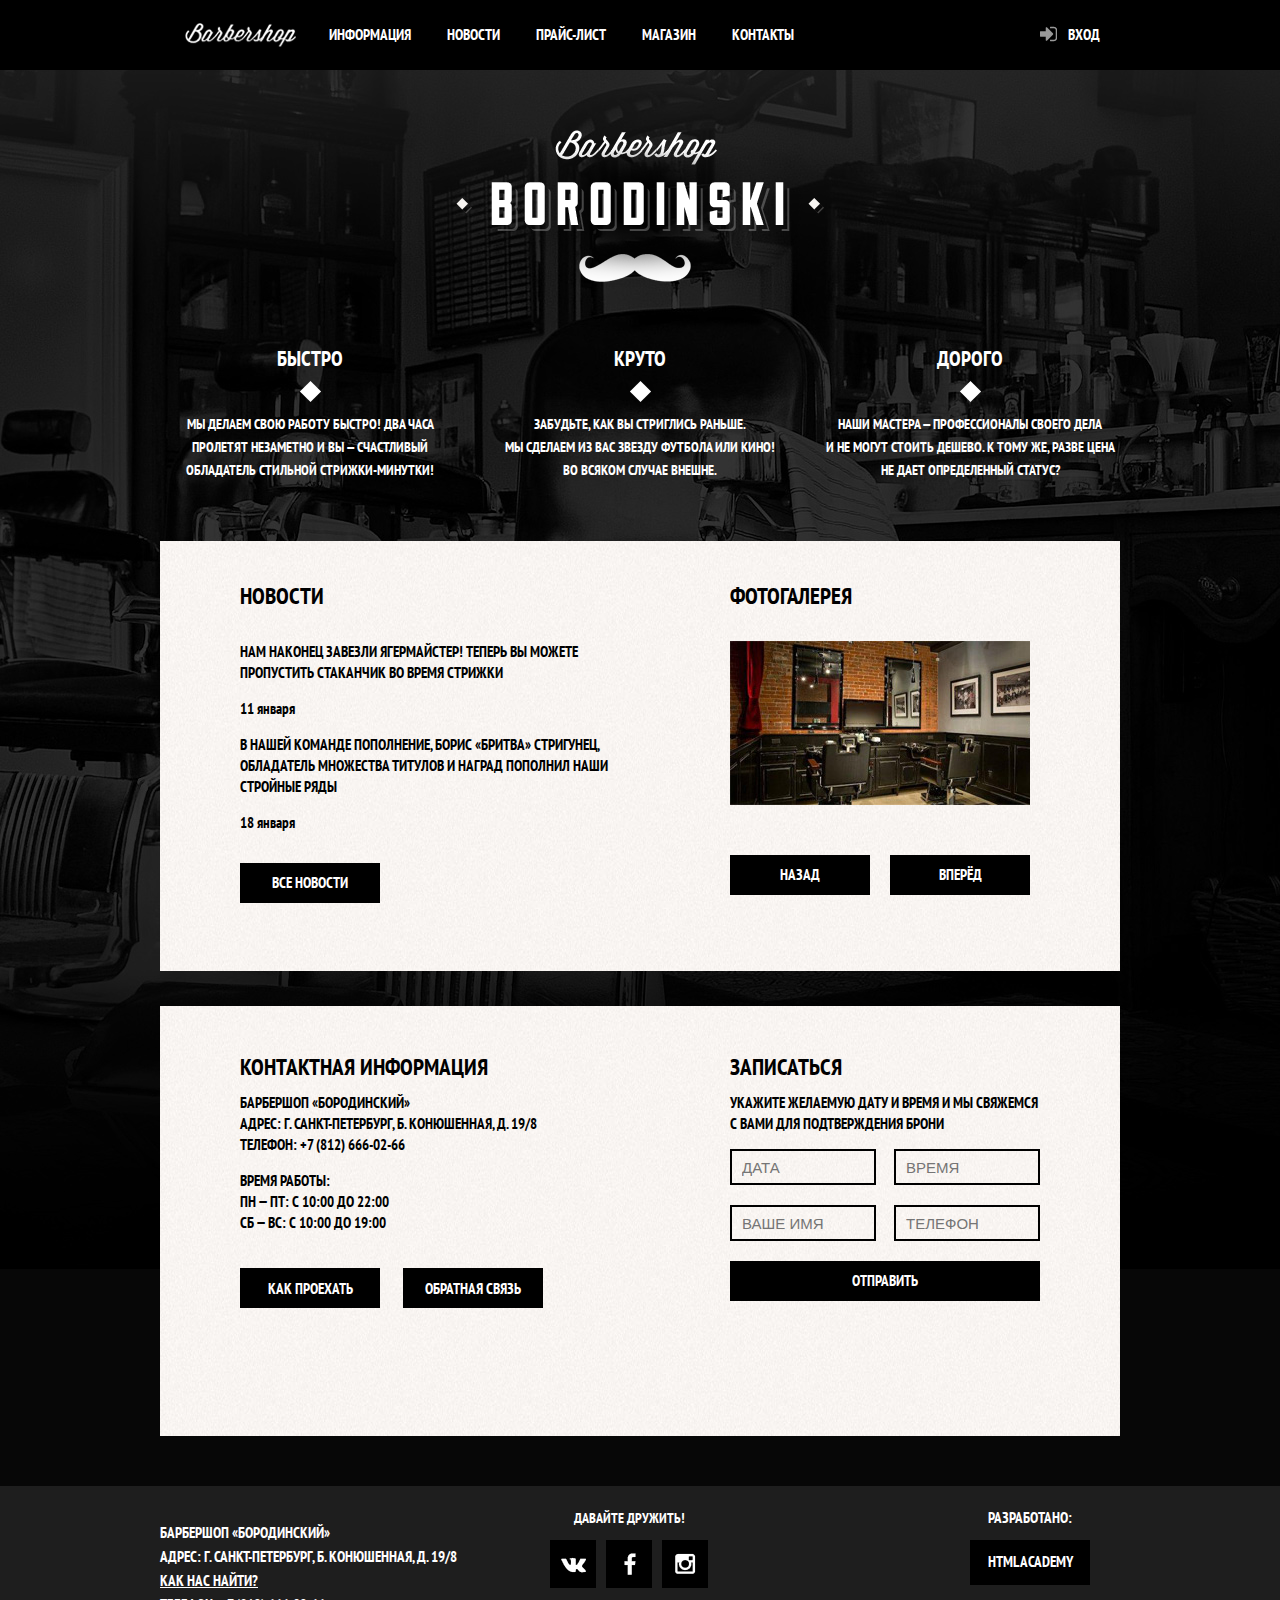
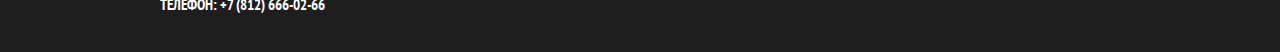
==== commit fa4650eb: "commit 5.4" ====
--- a/index.html
+++ b/index.html
@@ -10,14 +10,14 @@
     <body class="index-background">
         <header class="main-header">
             <div class="container clearfix">
-                <nav class="main-navigation clearfix">
+                <nav class="main-navigation">
                     <div class="logo">
                         <a><img src="img/logo.png" width="111" height="24" alt="Барбершоп"></a>
                     </div>
                     <ul class="navigation-list">
-                        <li><a class="navigation-link">Информация</a></li>
+                        <li><a class="navigation-link" href="#">Информация</a></li>
                         <li><a class="navigation-link" href="#">Новости</a></li>
-                        <li><a class="navigation-link" href="#">Прайс-лист</a></li>
+                        <li><a class="navigation-link" href="price-list.html">Прайс-лист</a></li>
                         <li><a class="navigation-link" href="catalog.html">Магазин</a></li>
                         <li><a class="navigation-link" href="#">Контакты</a></li>
                     </ul>
@@ -114,5 +114,21 @@
                 </section>
             </div>
         </footer>
+        <div class="modal-content">
+            <button class="modal-close" type="button" title="Закрыть">Закрыть</button>
+            <h2 class="modal-tittle">Личный кабинет</h2>
+            <p class="modal-description">Введите свой логин и пароль</p>
+            <form class="login-form" action="https://echo.htmlacademy.ru" method="post">
+                <input class="user-login" type="text" name="login" placeholder="Логин">
+                <input class="user-password" type="password" name="password" placeholder="Пароль">
+                <label class="login-checkbox">
+                    <input type="checkbox" name="remember">
+                    <span class="checkbox-icon"></span>
+                    Запомните меня
+                </label>
+                <a class="restore" href="#">Я забыл пароль</a>
+                <button class="login-button" type="submit">Войти</button>
+            </form> 
+        </div>
     </body>
 </html>--- a/css/style.css
+++ b/css/style.css
@@ -1,4 +1,4 @@
-/* General styles */
+/* GENERAL STYLES */
 body {
     font-size: 15px; 
     line-height: 10px;
@@ -6,6 +6,7 @@
     font-family: 'PT Sans Narrow', sans-serif;  
     text-transform: uppercase;
     color: white;
+    background-color: black;
 }
 .clearfix::after {
     content: " ";
@@ -18,7 +19,7 @@
 }
 .main-navigation {
     float: left;
-    width: 710px;
+    min-width: 650px;
     min-height: 70px;
 }
 .logo {
@@ -28,37 +29,80 @@
 }
 .navigation-list {
     float: left;
-    margin-top: 30px;
+    margin: 0;
+    margin-left: 15px;
+    padding: 0;
     font-size: 0;
+    list-style: none;
 }
 .navigation-list li {
-    display: inline;
-    margin-left: 20px;
-    list-style-type: none;
+    display: inline-block;
 }
 .navigation-link {
+    display: block;
+    padding-top: 30px;
+    padding-bottom: 30px;
+    padding-left: 18px;
+    padding-right: 18px;
     font-size: 15px; 
     line-height: 10px;
     font-weight: 10px;
     color: white;
     text-decoration: none;
 }
+.navigation-link:hover {
+    background-color: #1f1f1f;
+}
+.active-link .navigation-link:hover {
+    background-color: black;
+}
+.main-navigation .active-link {
+    position: relative; 
+    background-color: none;
+}
+.main-navigation .active-link::after {
+    content: " ";
+    position: absolute;
+    height: 5px;
+    right: 18px;
+    bottom: 0;
+    left: 18px;
+    background-color: #ffffff;  
+}
 .user-block {
     float: right;
 }
 .user-block .login {
     display: block;
-    width: 70px;
-    height: 40px;
     padding-top: 30px;
-    padding-left: 40px;
+    padding-bottom: 30px;
+    padding-left: 45px;
+    padding-right: 20px;
     color: white;
     text-decoration: none;
+}
+.login:hover {
+    background-color: #1f1f1f; 
+    opacity: 0.9;
+}
+.login:hover::before {
+    opacity: 1;
+}
+.login:before {
+    content: "";
+    display: block;
+    width: 17px;
+    height: 16px;
+    position: absolute;
+    margin-top: -4px;
+    margin-left: -28px;
+    background-image: url(../img/icon-login.png);
+    opacity: 0.6;   
 }
 .container {
     width: 960px;
     margin-left: auto;
-    margin-right: auto; 
+    margin-right: auto;   
 }
 .decoration {
     margin-left: 12px;
@@ -111,6 +155,9 @@
     vertical-align: top;
     background-color: black
 }
+.social-btn:hover {
+    background-color: white;
+}
 .social-btn::before {
     content: " ";
     position: absolute;
@@ -124,20 +171,29 @@
 .social-btn-inst {
     margin-left: 10px;
 }
-.social-btn-vk:before {
+.social-btn-vk::before {
     width: 46px;
     height: 48px;
     background-position: 1px -39px;
 }
-.social-btn-fb:before {
+.social-btn-vk:hover::before {
+    background-position: 1px 3px;
+}
+.social-btn-fb::before {
     width: 46px;
     height: 48px;
     background-position: -48px -39px;
 }
-.social-btn-inst:before {
+.social-btn-fb:hover::before {
+    background-position: -48px 3px;
+}
+.social-btn-inst::before {
     width: 46px;
     height: 48px;
     background-position: -98px -39px;
+}
+.social-btn-inst:hover::before {
+    background-position: -98px 3px;
 }
 .footer-copyright {
     float: right;
@@ -162,15 +218,136 @@
     text-align: center;
     background-color: black;
 }
+.footer-copyright a:hover {
+    color: black;
+    background-color: white;
+}
 .main-footer a {
     color: white;
 }
 
-/* index page */
+/* MODAL PAGE */
+.modal-content {
+    display: none;
+    position: absolute;
+    top: 210px;
+    left: 50%;
+    width: 400px;
+    height: 380px;
+    margin-top: -100px;
+    margin-left: -200px;
+    color: black;
+    background-image: url(../img/pattern-1.jpg);
+}
+.modal-close {
+    position: absolute;
+    top: -20px;
+    left: 400px;
+    width: 20px;
+    height: 20px;
+    font-size: 0;
+    background-color: transparent;
+    border: none; 
+}
+.modal-close::after,
+.modal-close::before {
+    content: "";
+    position: absolute;
+    width: 15px;
+    height: 2px;
+    margin-left: -7px;
+    background-color: white;
+}
+
+.modal-close::before {
+    transform: rotate(45deg);
+}
+.modal-close::after {
+    transform: rotate(-45deg);
+}
+.modal-close:hover::after,
+.modal-close:hover::before {
+    background-color: #733b08;
+} 
+.modal-tittle {
+    display: block;
+    margin-top: 60px;
+    margin-left: 60px; 
+}
+.modal-description {
+    display: block;
+    margin-top: 30px;
+    margin-left: 60px; 
+}
+.login-form {
+    margin: 30px 60px;
+}
+.user-login,
+.user-password {
+    width: 265px;
+    height: 30px;
+    padding-left: 10px;
+    text-transform: uppercase;
+    background-color: transparent;
+    border: 2px solid black;
+}
+.user-password {
+    margin-top: 15px;
+    margin-bottom: 15px;
+}
+.login-checkbox {
+    position: relative;
+    margin-left: 9px;
+    cursor: pointer;
+}
+.login-checkbox input[type="checkbox"] {
+    opacity: 0;
+}
+.login-checkbox input[type="checkbox"] + .checkbox-icon {
+    position: absolute;
+    width: 15px;
+    height: 15px;
+    margin-top: -2px;
+    margin-left: -25px;
+    border: 2px solid black;
+}
+.login-checkbox input[type="checkbox"]:checked + .checkbox-icon::before,
+.login-checkbox input[type="checkbox"]:checked + .checkbox-icon::after {
+    content: "";
+    position: absolute;
+    width: 15px;
+    height: 2px;
+    margin-top: 7px;
+    background-color: #000000;
+}
+.login-checkbox input[type="checkbox"]:checked + .checkbox-icon::before {
+    transform: rotate(45deg);
+}
+
+.login-checkbox input[type="checkbox"]:checked + .checkbox-icon::after {
+    transform: rotate(-45deg);
+}
+.restore {
+    margin-left: 50px;
+    color: black;
+}
+.login-button {
+    width: 280px;
+    height: 35px;
+    margin-top: 20px;
+    color: white;
+    text-transform: uppercase;
+    background-color: black;
+    border: none;
+}
+.login-button:hover {
+    background-color: #733b08;
+}
+
+/* INDEX PAGE */
 .index-background {
-    background: #000000 url("../img/background-image.jpg") center top;
-}
-
+    background: #000000 url("../img/background-image.jpg") center top no-repeat;
+}
 .index-logo {
     width: 368px;
     min-height: 204px;
@@ -195,7 +372,7 @@
     text-align: center;
     font-size: 21px;
 }
-.feature-name:after {
+.feature-name::after {
     content: " ";
     display: block;
     width: 15px;
@@ -250,7 +427,9 @@
     text-align: center;
     text-decoration: none;
     color: white;
-    
+}
+.btn-news:hover {
+    background-color: #733b08;
 }
 .index-content-right {
     width: 310px;
@@ -273,10 +452,14 @@
     font-size: 15px; 
     line-height: 10px;
     font-weight: bold;
-    font-family: 'PT Sans Narrow', sans-serif;    
+    font-family: 'PT Sans Narrow', sans-serif; 
+    border: none;
 }
 .btn-gallery:last-child {
     margin-left: 17px;
+}
+.btn-gallery:hover {
+    background-color: #733b08;
 }
 .contacts {
     line-height: 21px;
@@ -294,6 +477,9 @@
 }
 .btn-contact:last-child {
     margin-left: 20px;
+}
+.btn-contact:hover {
+    background-color: #733b08;
 }
 .index-form {
     line-height: 21px;
@@ -309,7 +495,8 @@
     text-align: left;
     text-transform: uppercase;
     color: black;
-    border: 3px solid black;
+    background: transparent;
+    border: 2px solid black;
 }
 .appointment-form input:nth-child(1),
 .appointment-form input:nth-child(3) {
@@ -318,6 +505,9 @@
 .appointment-form input:nth-child(2),
 .appointment-form input:nth-child(4) {
     float: right;
+}
+.appointment-form input:focus {
+    border: 2px solid #733b08;
 }
 .btn-submit {
     width: 310px;
@@ -329,12 +519,95 @@
     line-height: 10px;
     font-weight: bold;
     font-family: 'PT Sans Narrow', sans-serif;  
+    border: none;
+}
+.btn-submit:hover {
+    background-color: #733b08;
+}
+/* PRICE-LIST PAGE */
+.inner-page-tittle {
+    margin: 0;
+    margin-top: 40px;
+    margin-left: 10px;
+    margin-bottom: 20px;
+    padding: 0;
+}
+.inner-content {
+    margin-left: 10px;
+    line-height: 21px;
+}
+.big-heading {
+    margin-top: 55px;
+    margin-bottom: 65px;
+    text-align: center;
+}
+.big-heading h2 {
+    position: relative;
+    display: inline-block;
+    margin: 0;
+    padding: 0 25px;
+    font-size: 48px;
+    line-height: 48px;
+    text-align: center;
+    background-image: url(../img/pattern-1.jpg)
+    
+}
+.big-heading::after {
+    content: "";
+    position: relative;
+    top: -25px;
+    z-index: -1;
+    display: block;
+    border-bottom: 2px solid #000000;
+}
+.custom-list-1 {
+    margin: 0;
+    margin-left: 20px;
+    padding: 0;
+}
+.custom-list-1 li {
+    display: block;
+    position: relative;
+    margin: 0;
+    padding: 0;
+    list-style: none; 
+}
+.decoration-2 {
+    margin-left: 12px;
+}
+.decoration-2:before {
+    content: " ";
+    display: block;
+    width: 6px;
+    height: 6px;
+    position: absolute;
+    margin-top: 6px;
+    margin-left: -15px;
+    background-color: black;
+    transform: rotate(45deg);
+}
+.prices-table {
+    width: 100%;
+}
+.prices-table td {
+    width: 50%;
+}
+.prices-table td:last-child {
+    text-align: center;
+}
+.inner-content table {
+    border-collapse: collapse;
 }
 
-/* catalog page */
+.inner-content td {
+    padding: 10px 15px;
+    border: 2px solid #000000;
+}
+/* CATALOG PAGE */
 
 .catalog-page {
-     background: #f7f2ef url("../img/pattern-1.jpg");
+    background: #f7f2ef url("../img/pattern-1.jpg");
+    color: black;
 }
 .catalog-tittle {
     width: 310px;
@@ -355,7 +628,7 @@
     text-decoration: none;
     color: black;
 }
-.breadcrumbs .active {
+.breadcrumbs .current {
     color: gray;
 }
 .sidebar-filter {
@@ -373,13 +646,97 @@
 }
 .check-box {
     margin-top: 20px;
+    margin-left: 30px;
+}
+.filter-checkbox input[type="checkbox"] {
+    display: none;
+}
+.filter-checkbox {
+    position: relative;
+    cursor: pointer;
+}
+.filter-checkbox input[type="checkbox"] + .checkbox-indicator {
+    content: "";
+    position: absolute;
+    width: 15px;
+    height: 15px;
+    margin-top: -6px;
+    margin-left: -30px;
+    border: 2px solid black;
+}
+.filter-checkbox input[type="checkbox"]:checked + .checkbox-indicator::before,
+.filter-checkbox input[type="checkbox"]:checked + .checkbox-indicator::after {
+    content: "";
+    position: absolute;
+    width: 15px;
+    height: 2px;
+    margin-top: 7px;
+    background-color: #000000;
+}
+.filter-checkbox input[type="checkbox"]:checked + .checkbox-indicator::before {
+    transform: rotate(45deg);
+}
+
+.filter-checkbox input[type="checkbox"]:checked + .checkbox-indicator::after {
+    transform: rotate(-45deg);
+}
+.filter-checkbox:hover {
+    color: #733b08;
 }
 .radio-box {
     margin-top: 20px;
 }
+.radio {
+    vertical-align: top;
+    width: 17px;
+    height: 17px;
+}
+.radio + label {
+    cursor: pointer;
+}
+.radio:not(checked) {
+    position: absolute;
+    opacity: 0;
+}
+.filter-radiobox {
+    display: block;
+    line-height: 18px;
+}
+.radio:not(checked) + label {
+    position: relative;
+    padding-left: 25px;  
+}
+.radio:not(checked) + label:before {
+    content: '';
+    position: absolute;
+    top: 0;
+    left: 0;
+    width: 15px;
+    height: 15px;
+    border: 2px solid black;
+    border-radius: 50%;
+    background-color: transparent;
+}
+.radio:not(checked) + label:after {
+    content: '';
+    position: absolute;
+    top: 6px;
+    left: 6px;
+    width: 7px;
+    height: 7px;
+    border-radius: 50%;
+    background: black;
+    opacity: 0;
+}
+.radio:checked + label:after {
+    opacity: 1;
+}
+.filter-radiobox:hover {
+    color: #733b08;
+}
 .product-groups {
-min-height: 190px;
-margin-top: 55px;
+    min-height: 190px;
+    margin-top: 55px;
 }
 .btn-show { 
     width: 130px;
@@ -390,6 +747,9 @@
     border: none;
     background-color: black;
     cursor: pointer;   
+}
+.btn-show:hover {
+    background-color: #733b08;
 }
 .items {
     float: right;
@@ -414,6 +774,10 @@
     line-height: 21px;
     text-transform: none;
 }
+.item-container .link-item {
+    text-decoration: none;
+    color: black;  
+}
 .offer-box {
     float: left;
     margin-top: 10px;
@@ -444,6 +808,9 @@
     color: white;
     background-color: black;
 }
+.buy-container:hover {
+    background-color: #733b08;
+}
 .page-pagination {
     float: left;
     margin-top: 10px;
@@ -469,6 +836,9 @@
     font-family: 'PT Sans Narrow', sans-serif; 
     background-color: black;
 }
+li .pagination-link:hover {
+    background-color: #733b08;
+}
 li .active {
     display: block;
     width: 30px;
@@ -483,7 +853,7 @@
     background-color: white;
 }
     
-/* catalog item page */
+/* CATALOG-ITEM PAGE */
 
 .catalog-item-tittle {
     margin: 0;
@@ -558,7 +928,7 @@
     margin-left: 17px;
     list-style: none;
 }
-.product-list li:before {
+.product-list li::before {
     content: " ";
     display: block;
     width: 6px;
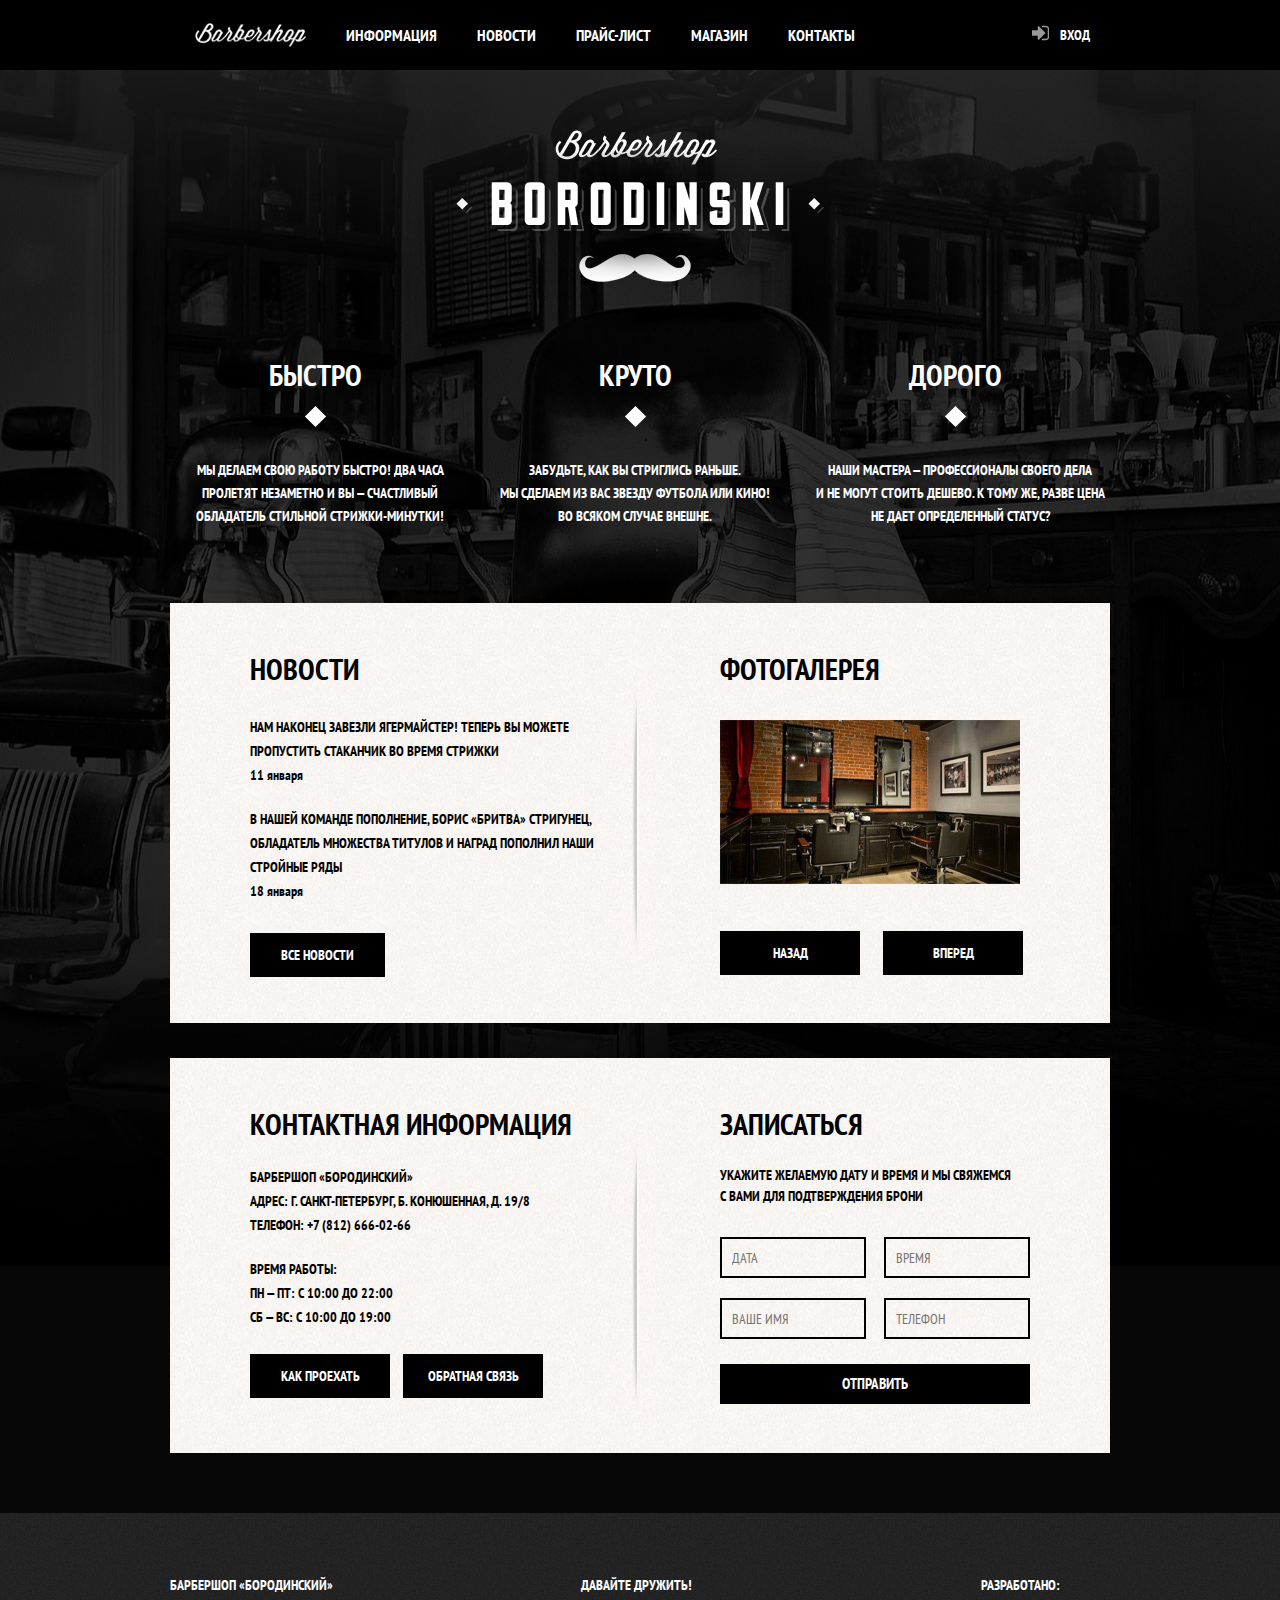
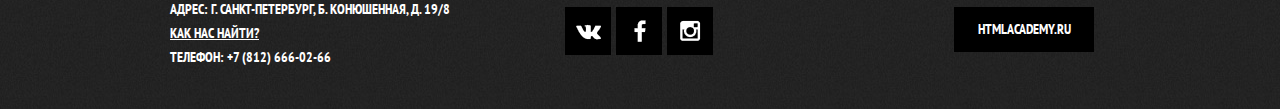
==== commit 35f480f0: "commit 6" ====
--- a/index.html
+++ b/index.html
@@ -38,7 +38,7 @@
                 </div>
                 <div class="features-item">
                     <b class="feature-name">Круто</b>
-                    <p class="feature-description select-description">Забудьте, как вы стриглись раньше. Мы сделаем из вас звезду футбола или кино! Во всяком случае внешне.</p>
+                    <p class="feature-description">Забудьте, как вы стриглись раньше. Мы сделаем из вас звезду футбола или кино! Во всяком случае внешне.</p>
                 </div>
                 <div class="features-item">
                     <b class="feature-name">Дорого</b>
@@ -58,7 +58,7 @@
                             <time datetime="2016-01-18">18 января</time>
                         </li>
                     </ul>
-                    <a class="btn-news" href="#">Все новости</a>
+                    <a class="more" href="#">Все новости</a>
                 </div>
                 <div class="index-content-right">
                     <h2 class="index-content-title">Фотогалерея</h2>
@@ -66,11 +66,11 @@
                         <img src="img/barbershop-photo.jpg" width="328" height="164" alt="Барбершоп «Бородинский»">
                     </figure>
                     <button class="btn-gallery" type="button">Назад</button>
-                    <button class="btn-gallery" type="button">Вперёд</button>
+                    <button class="btn-gallery" type="button">Вперед</button>
                 </div>
             </div>
-            <div class="index-content clearfix">
-                <div class="index-content-left contacts">
+            <div class="index-content index-second clearfix">
+                <div class="index-content-left">
                     <h2 class="index-content-title">Контактная информация</h2>
                     <p>Барбершоп «Бородинский»<br>
                         Адрес: г. Санкт-Петербург, Б. Конюшенная, д. 19/8<br>
@@ -81,7 +81,7 @@
                     <a class="btn-contact" href="#">Как проехать</a>
                     <a class="btn-contact" href="#">Обратная связь</a>
                 </div>
-                <div class="index-content-right index-form">
+                <div class="index-content-right">
                     <h2 class="index-content-title">Записаться</h2>
                     <p>Укажите желаемую дату и время и мы свяжемся с вами для подтверждения брони</p>
                     <form class="appointment-form clearfix" action="https://echo.htmlacademy.ru" method="post">
@@ -110,14 +110,14 @@
                 </section>
                 <section class="footer-copyright">
                     <p>Разработано:</p>
-                    <a class="btn" href="https://htmlacademy.ru">HTML Academy</a>
+                    <a class="btn" href="https://htmlacademy.ru">htmlacademy.ru</a>
                 </section>
             </div>
         </footer>
         <div class="modal-content">
             <button class="modal-close" type="button" title="Закрыть">Закрыть</button>
             <h2 class="modal-tittle">Личный кабинет</h2>
-            <p class="modal-description">Введите свой логин и пароль</p>
+            <p class="modal-description">Введите свой логин и пароль.</p>
             <form class="login-form" action="https://echo.htmlacademy.ru" method="post">
                 <input class="user-login" type="text" name="login" placeholder="Логин">
                 <input class="user-password" type="password" name="password" placeholder="Пароль">
@@ -126,9 +126,14 @@
                     <span class="checkbox-icon"></span>
                     Запомните меня
                 </label>
-                <a class="restore" href="#">Я забыл пароль</a>
+                <a class="restore" href="#">Я забыл пароль!</a>
                 <button class="login-button" type="submit">Войти</button>
             </form> 
         </div>
+        <div class="modal-content-map">
+            <button class="map-close" type="button" title="Закрыть">Закрыть</button>
+            <div class="map"></div>
+        </div>
+        <div class="modal-overlay"></div>
     </body>
 </html>--- a/css/style.css
+++ b/css/style.css
@@ -1,12 +1,14 @@
 /* GENERAL STYLES */
+
 body {
-    font-size: 15px; 
-    line-height: 10px;
+    min-width: 960px;
     font-weight: bold;
-    font-family: 'PT Sans Narrow', sans-serif;  
+    font-size: 14px; 
+    line-height: 24px;
+    font-family: "PT Sans Narrow", "Arial", sans-serif;  
+    color: #ffffff;
     text-transform: uppercase;
-    color: white;
-    background-color: black;
+    background-color: #000000;
 }
 .clearfix::after {
     content: " ";
@@ -14,13 +16,12 @@
     clear: both;
 } 
 .main-header {
-    min-height: 50px;
-    background-color: black;
+    color: #ffffff;
+    background-color: #000000;
 }
 .main-navigation {
     float: left;
     min-width: 650px;
-    min-height: 70px;
 }
 .logo {
     float: left;
@@ -30,35 +31,31 @@
 .navigation-list {
     float: left;
     margin: 0;
-    margin-left: 15px;
+    margin-left: 20px;
     padding: 0;
     font-size: 0;
     list-style: none;
 }
 .navigation-list li {
     display: inline-block;
+    vertical-align: top;
 }
 .navigation-link {
     display: block;
-    padding-top: 30px;
-    padding-bottom: 30px;
-    padding-left: 18px;
-    padding-right: 18px;
-    font-size: 15px; 
-    line-height: 10px;
-    font-weight: 10px;
-    color: white;
+    padding: 25px 20px 25px 20px;
+    font-size: 16px; 
+    line-height: 20px;
+    color: #ffffff;
     text-decoration: none;
 }
 .navigation-link:hover {
     background-color: #1f1f1f;
 }
 .active-link .navigation-link:hover {
-    background-color: black;
+    background-color: #000000;
 }
 .main-navigation .active-link {
     position: relative; 
-    background-color: none;
 }
 .main-navigation .active-link::after {
     content: " ";
@@ -74,11 +71,8 @@
 }
 .user-block .login {
     display: block;
-    padding-top: 30px;
-    padding-bottom: 30px;
-    padding-left: 45px;
-    padding-right: 20px;
-    color: white;
+    padding: 23px 20px 23px 45px;
+    color: #ffffff;
     text-decoration: none;
 }
 .login:hover {
@@ -88,75 +82,80 @@
 .login:hover::before {
     opacity: 1;
 }
-.login:before {
-    content: "";
+.login::before {
+    content: " ";
+    position: absolute;
     display: block;
     width: 17px;
     height: 16px;
-    position: absolute;
-    margin-top: -4px;
+    margin-top: 2px;
     margin-left: -28px;
-    background-image: url(../img/icon-login.png);
+    background-image: url("../img/icon-login.png");
     opacity: 0.6;   
 }
 .container {
-    width: 960px;
-    margin-left: auto;
-    margin-right: auto;   
+    width: 940px;
+    margin: 0 auto;
 }
 .decoration {
     margin-left: 12px;
 }
-.decoration:before {
-    content: " ";
+.decoration::before {
+    content: " ";
+    position: absolute;
     display: block;
     width: 6px;
     height: 6px;
-    position: absolute;
-    margin-top: 2px;
-    margin-left: -6px;
-    background-color: black;
+    margin-top: 8px;
+    margin-left: -10px;
+    background-color: #000000;
     transform: rotate(45deg);
 }
 .main-footer {
-    margin-top: 50px;
-    padding-top: 20px;
-    padding-bottom: 20px;
-    background-color: #1e1e1e;
-    font-size: 15px; 
-    line-height: 24px;
-    font-weight: bold;
+    margin-top: 60px;
+    padding-top: 60px;
+    padding-bottom: 40px;
     font-family: 'PT Sans Narrow', sans-serif;  
     text-transform: uppercase;
-    color: white;
+    color: #ffffff;
+    background: #252525 url("../img/pattern-2.jpg");
+}
+.inner-page-footer {
+    box-shadow: inset 0px 30px 40px -15px #000000;
 }
 .footer-contacts {
     float: left;
     width: 330px;
+    min-height: 90px;
     margin-right: 60px;
-    min-height: 90px;
+}
+.footer-contacts p {
+    margin: 0;
+    padding: 0;
+    color: #ffffff;
 }
 .footer-social {
     float: left;
     font-size: 0;
 }
 .footer-social p {
+    margin: 0;
+    padding: 0;
     font-size: 14px;
-    margin: 0;
-    padding: 0;
-    text-align: center;
+    text-align: center;
+    color: #ffffff;
 }
 .social-btn {
+    position: relative;
     display: inline-block;
-    position: relative;
     width: 46px;
     height: 48px;
     margin-top: 10px;
     vertical-align: top;
-    background-color: black
+    background-color: #000000;
 }
 .social-btn:hover {
-    background-color: white;
+    background-color: #ffffff;
 }
 .social-btn::before {
     content: " ";
@@ -165,11 +164,10 @@
     left: 50%;
     -webkit-transform: translate(-50%, -50%);
     transform: translate(-50%, -50%);
-    background: url(../img/sprite-btn.png) no-repeat;
-}
-.social-btn-fb,
-.social-btn-inst {
-    margin-left: 10px;
+    background: url("../img/sprite-btn.png") no-repeat;
+}
+.social-btn {
+    margin-left: 5px;
 }
 .social-btn-vk::before {
     width: 46px;
@@ -203,62 +201,67 @@
     padding: 0;
 }
 .footer-copyright p {
-    text-align: center;
-    margin: 0;
-    padding: 0;
+    margin: 0;
+    padding: 0;
+    text-align: center;
+    color: #ffffff;
 }
 .footer-copyright a {
     display: block;
-    width: 120px;
+    width: 140px;
     height: 35px;
     margin-top: 10px;
-    margin-left: 30px;
+    margin-left: 24px;
     padding-top: 10px;
     text-decoration: none;
     text-align: center;
-    background-color: black;
+    background-color: #000000;
 }
 .footer-copyright a:hover {
-    color: black;
-    background-color: white;
+    color: #000000;
+    background-color: #ffffff;
 }
 .main-footer a {
-    color: white;
+    color: #ffffff;
 }
 
 /* MODAL PAGE */
+
 .modal-content {
-    display: none;
     position: absolute;
     top: 210px;
     left: 50%;
-    width: 400px;
+    z-index: 11;
+    display: none;
+    width: 460px;
     height: 380px;
     margin-top: -100px;
     margin-left: -200px;
-    color: black;
-    background-image: url(../img/pattern-1.jpg);
+    padding-bottom: 40px;
+    color: #000000;
+    background: #f7f2ef url("../img/pattern-1.jpg");
+    box-shadow: 0 30px 50px rgba(0, 0, 0, 0.7);
 }
 .modal-close {
     position: absolute;
-    top: -20px;
-    left: 400px;
+    top: 0px;
+    left: 470px;
     width: 20px;
     height: 20px;
     font-size: 0;
     background-color: transparent;
     border: none; 
+    cursor: pointer;
 }
 .modal-close::after,
 .modal-close::before {
-    content: "";
-    position: absolute;
-    width: 15px;
-    height: 2px;
+    content: " ";
+    position: absolute;
+    width: 19px;
+    height: 3px;
     margin-left: -7px;
-    background-color: white;
-}
-
+    background-color: #ffffff;
+}
 .modal-close::before {
     transform: rotate(45deg);
 }
@@ -271,33 +274,39 @@
 } 
 .modal-tittle {
     display: block;
-    margin-top: 60px;
-    margin-left: 60px; 
-}
-.modal-description {
-    display: block;
-    margin-top: 30px;
-    margin-left: 60px; 
+    margin: 0;
+    margin-top: 50px;
+    margin-left: 90px;
+    font-size: 30px;
+    line-height: 42px;
+}
+.modal-content p {
+    display: block;
+    margin-top: 15px;
+    margin-left: 90px; 
 }
 .login-form {
-    margin: 30px 60px;
+    margin: 30px 90px;
 }
 .user-login,
 .user-password {
     width: 265px;
-    height: 30px;
+    height: 40px;
     padding-left: 10px;
     text-transform: uppercase;
+    font-family: "PT Sans Narrow", "Arial", sans-serif;
+    text-transform: uppercase;
+    color: #000000;
     background-color: transparent;
-    border: 2px solid black;
+    border: 2px solid #000000;
 }
 .user-password {
-    margin-top: 15px;
-    margin-bottom: 15px;
+    margin-top: 10px;
+    margin-bottom: 10px;
 }
 .login-checkbox {
     position: relative;
-    margin-left: 9px;
+    margin-left: 10px;
     cursor: pointer;
 }
 .login-checkbox input[type="checkbox"] {
@@ -307,13 +316,12 @@
     position: absolute;
     width: 15px;
     height: 15px;
-    margin-top: -2px;
     margin-left: -25px;
-    border: 2px solid black;
+    border: 2px solid #000000;
 }
 .login-checkbox input[type="checkbox"]:checked + .checkbox-icon::before,
 .login-checkbox input[type="checkbox"]:checked + .checkbox-icon::after {
-    content: "";
+    content: " ";
     position: absolute;
     width: 15px;
     height: 2px;
@@ -323,30 +331,91 @@
 .login-checkbox input[type="checkbox"]:checked + .checkbox-icon::before {
     transform: rotate(45deg);
 }
-
 .login-checkbox input[type="checkbox"]:checked + .checkbox-icon::after {
     transform: rotate(-45deg);
 }
 .restore {
-    margin-left: 50px;
-    color: black;
+    margin-left: 60px;
+    color: #000000;
 }
 .login-button {
     width: 280px;
-    height: 35px;
-    margin-top: 20px;
-    color: white;
+    height: 45px;
+    margin-top: 10px;
+    font-weight: bold;
+    font-size: 16px;
+    font-family: "PT Sans Narrow", "Arial", sans-serif;
     text-transform: uppercase;
-    background-color: black;
+    color: #ffffff;
+    background-color: #000000;
     border: none;
+    cursor: pointer;
 }
 .login-button:hover {
     background-color: #733b08;
 }
 
+/* MODAL MAP */
+
+.modal-content-map {
+    position: fixed;
+    top: 50%;
+    left: 50%;
+    z-index: 12;
+    display: none;
+    width: 766px;
+    height: 561px;
+    margin-top: -280px;
+    margin-left: -390px;
+    background: #e9e5dc url("../img/map.jpg");
+    border: 7px solid #ffffff;
+    box-shadow: 0 30px 50px rgba(0, 0, 0, 0.7);
+}
+.map-close {
+    position: relative;
+    top: -10px;
+    left: 790px;
+    width: 20px;
+    height: 20px;
+    background-color: transparent;
+    font-size: 0;
+    border: none;
+    cursor: pointer;
+}
+.map-close::after,
+.map-close::before {
+    content: " ";
+    position: absolute;
+    width: 19px;
+    height: 4px;
+    margin-left: -9px;
+    background-color: #ffffff;
+}
+.map-close::before {
+    transform: rotate(45deg);
+}
+.map-close::after {
+    transform: rotate(-45deg);
+}
+.map-close:hover::after,
+.map-close:hover::before {
+    background-color: #733b08;
+} 
+.modal-overlay {
+    position: fixed;
+    top: 0;
+    left: 0;
+    z-index: 10;
+    display: none;
+    width: 100%;
+    height: 100%;
+    background: rgba(0, 0, 0, 0.5);
+}
+
 /* INDEX PAGE */
+
 .index-background {
-    background: #000000 url("../img/background-image.jpg") center top no-repeat;
+    background: #000000 url("../img/background-image.jpg") center no-repeat;
 }
 .index-logo {
     width: 368px;
@@ -356,11 +425,11 @@
 }
 .features {
     margin-top: 20px;
-    margin-bottom: 45px;
+    margin-bottom: 75px;
 }
 .features-item {
     float: left;
-    width: 300px;
+    width: 290px;
     min-height: 140px;
 }
 .features-item:nth-child(2),
@@ -369,8 +438,11 @@
 }
 .feature-name {
     display: block;
-    text-align: center;
-    font-size: 21px;
+    margin: 0;
+    padding: 0;
+    font-size: 30px;
+    line-height: 28px;
+    text-align: center;
 }
 .feature-name::after {
     content: " ";
@@ -379,166 +451,199 @@
     height: 15px;
     margin: 0 auto;
     margin-top: 20px;
-    background-color: white;
+    background-color: #ffffff;
     transform: rotate(45deg);
 }
 .feature-description {
     width: 300px;
+    margin: 0;
+    margin-top: 35px;
     font-size: 14px;
     text-align: center;
     line-height: 23px;
 }
-.select-description {
+.features-item:nth-child(2) p {
     width: 280px;
-    margin: 0 auto;
-    margin-top: 14px;
+    margin-left: auto;
+    margin-right: auto;
 }
 .index-content {
     margin-top: 35px;
-    padding: 50px 80px;
-    color: black;
-    background-image: url(../img/pattern-1.jpg);
+    padding: 45px 80px;
+    color: #000000;
+    background: #f7f2ef url(../img/pattern-1.jpg);
+}
+.index-second {
+    padding-bottom: 20px;
 }
 .index-content-left {
-    float: left;
-    width: 380px;
+    position: relative;
+    float: left;
+    width: 370px;
     min-height: 330px;
 }
+.index-content-left::after {
+    content: " ";
+    position: absolute;
+    top: 35px;
+    left: 370px;
+    display: table;
+    width: 32px;
+    height: 277px;
+    background-color: black;
+    background: url("../img/content-shadow.png");
+}
 .index-content-title {
     margin: 0;
+    font-size: 30px;
+    line-height: 42px;
 }
 .news-preview {
     margin: 0;
-    margin-top: 40px;
-    padding: 0;
-    line-height: 21px;
+    margin-top: 25px;
+    padding: 0;
     list-style: none;
+}
+.news-preview p {
+    margin: 0;
+    padding: 0;
+}
+.news-preview li:last-child {
+    margin-top: 20px;
 }
 .news-preview time {
     text-transform: none;  
 }
-.btn-news {
-    display: block;
-    width: 140px;
-    height: 25px;
+.more {
+    display: block;
+    width: 135px;
     margin-top: 30px;
-    padding-top: 15px;
-    background-color: black;
+    padding-top: 10px;
+    padding-bottom: 10px;
     text-align: center;
     text-decoration: none;
-    color: white;
-}
-.btn-news:hover {
+    color: #ffffff;
+    background-color: #000000;   
+}
+.more:hover {
     background-color: #733b08;
 }
 .index-content-right {
+    float: right;
     width: 310px;
-    float: right;
     min-height: 330px;
 }
 .gallery-content {
     width: 300px;
     margin: 0;
-    margin-top: 40px;
+    margin-top: 30px;
     overflow: hidden;
 }
 .btn-gallery {
     width: 140px;
-    height: 40px;
-    margin-top: 50px;
-    background-color: black;
-    color: white;
+    margin-top: 40px;
+    padding-top: 10px;
+    padding-bottom: 10px;
+    color: #ffffff;
+    font-weight: bold;
+    font-size: 14px;
+    line-height: 24px;
+    font-family: "PT Sans Narrow", "Arial", sans-serif;
     text-transform: uppercase;
+    border: none;
+    background-color: #000000;
+}
+.btn-gallery:last-child {
+    margin-left: 20px;
+}
+.btn-gallery:hover {
+    background-color: #733b08;
+}
+.index-content:last-child p {
+    margin: 0;
+    margin-top: 20px;
+    padding: 0; 
+}
+.index-content:last-child form {
+    margin-top: 30px;
+}
+.btn-contact {
+    display: inline-block;
+    width: 140px;
+    margin-top: 25px;
+    padding-top: 10px;
+    padding-bottom: 10px;
+    color: #ffffff;
+    text-align: center;
+    text-decoration: none; 
+    background-color: #000000;
+}
+.btn-contact:last-child {
+    margin-left: 10px;
+}
+.btn-contact:hover {
+    background-color: #733b08;
+}
+.index-content:last-child .index-content-right {
+    line-height: 21px;
+}
+.appointment-form  {
+    width: 310px;
+}
+.appointment-form input {
+    width: 130px;
+    height: 35px;
+    margin-bottom: 20px;
+    padding-left: 10px;
+    text-align: left;
+    font-family: "PT Sans Narrow", "Arial", sans-serif;
+    color: #000000;
+    text-transform: uppercase;
+    background: transparent;
+    border: 2px solid #000000;
+}
+.appointment-form input:nth-child(1),
+.appointment-form input:nth-child(3) {
+    float: left;
+}
+.appointment-form input:nth-child(2),
+.appointment-form input:nth-child(4) {
+    float: right;
+}
+.appointment-form input:focus {
+    border: 2px solid #733b08;
+}
+.btn-submit {
+    width: 310px;
+    margin-top: 5px;
+    padding-top: 15px;
+    padding-bottom: 15px;
     font-size: 15px; 
     line-height: 10px;
     font-weight: bold;
     font-family: 'PT Sans Narrow', sans-serif; 
-    border: none;
-}
-.btn-gallery:last-child {
-    margin-left: 17px;
-}
-.btn-gallery:hover {
-    background-color: #733b08;
-}
-.contacts {
-    line-height: 21px;
-}
-.btn-contact {
-    display: inline-block;
-    width: 140px;
-    height: 30px;
-    margin-top: 20px;
-    padding-top: 10px;
-    text-align: center;
-    background-color: black;
-    color: white;
-    text-decoration: none;  
-}
-.btn-contact:last-child {
-    margin-left: 20px;
-}
-.btn-contact:hover {
-    background-color: #733b08;
-}
-.index-form {
-    line-height: 21px;
-}
-.appointment-form  {
-    width: 310px;
-}
-.appointment-form input {
-    width: 130px;
-    height: 30px;
-    margin-bottom: 20px;
-    padding-left: 10px;
-    text-align: left;
     text-transform: uppercase;
-    color: black;
-    background: transparent;
-    border: 2px solid black;
-}
-.appointment-form input:nth-child(1),
-.appointment-form input:nth-child(3) {
-    float: left;
-}
-.appointment-form input:nth-child(2),
-.appointment-form input:nth-child(4) {
-    float: right;
-}
-.appointment-form input:focus {
-    border: 2px solid #733b08;
-}
-.btn-submit {
-    width: 310px;
-    height: 40px;
-    background-color: black;
-    color: white;
-    text-transform: uppercase;
-    font-size: 15px; 
-    line-height: 10px;
-    font-weight: bold;
-    font-family: 'PT Sans Narrow', sans-serif;  
+    color: #ffffff;
+    background-color: #000000;
     border: none;
 }
 .btn-submit:hover {
     background-color: #733b08;
 }
+
 /* PRICE-LIST PAGE */
+
 .inner-page-tittle {
     margin: 0;
-    margin-top: 40px;
-    margin-left: 10px;
-    margin-bottom: 20px;
-    padding: 0;
+    margin-top: 60px;
+    margin-bottom: 25px;
+    padding: 0; 
 }
 .inner-content {
-    margin-left: 10px;
     line-height: 21px;
 }
 .big-heading {
-    margin-top: 55px;
-    margin-bottom: 65px;
+    margin-top: 45px;
     text-align: center;
 }
 .big-heading h2 {
@@ -549,19 +654,63 @@
     font-size: 48px;
     line-height: 48px;
     text-align: center;
-    background-image: url(../img/pattern-1.jpg)
-    
+    background: #f7f2ef url(../img/pattern-1.jpg)
 }
 .big-heading::after {
-    content: "";
+    content: " ";
     position: relative;
     top: -25px;
     z-index: -1;
     display: block;
-    border-bottom: 2px solid #000000;
+    border-bottom: 3px solid #000000;
+}
+.inner-column {
+    width: 460px;
+    margin-top: 50px;
+    margin-bottom: 10px;
+}
+.inner-content .left {
+    float: left; 
+}
+.left h2 {
+    width: 240px;
+    margin: 0;
+    margin-top: 10px;
+    padding: 0;
+    font-size: 24px;
+    line-height: 30px;
+}
+.left p {
+    width: 400px; 
+    margin: 0;
+    margin-top: 20px;
+    padding: 0;
+    line-height: 24px;
+}
+.right h2 {
+    width: 220px;
+    margin: 0;
+    margin-top: 10px;
+    padding: 0;
+    font-size: 24px;
+    line-height: 30px;
+}
+.right table {
+    margin-top: 35px;
+}
+.right p {
+    width: 390px;
+    margin: 0;
+    margin-top: 60px;
+    padding: 0;
+    line-height: 24px;
+}
+.inner-content .right {
+    float: right;; 
 }
 .custom-list-1 {
     margin: 0;
+    margin-top: 20px;
     margin-left: 20px;
     padding: 0;
 }
@@ -570,20 +719,21 @@
     position: relative;
     margin: 0;
     padding: 0;
+    line-height: 35px;
     list-style: none; 
 }
 .decoration-2 {
     margin-left: 12px;
 }
-.decoration-2:before {
-    content: " ";
-    display: block;
-    width: 6px;
-    height: 6px;
-    position: absolute;
-    margin-top: 6px;
+.decoration-2::before {
+    content: " ";
+    display: block;
+    width: 7px;
+    height: 7px;
+    position: absolute;
+    margin-top: 13px;
     margin-left: -15px;
-    background-color: black;
+    background-color: #000000;
     transform: rotate(45deg);
 }
 .prices-table {
@@ -603,40 +753,46 @@
     padding: 10px 15px;
     border: 2px solid #000000;
 }
+
 /* CATALOG PAGE */
 
 .catalog-page {
     background: #f7f2ef url("../img/pattern-1.jpg");
-    color: black;
+    color: #000000;
 }
 .catalog-tittle {
     width: 310px;
-    margin-top: 40px;
-    margin-left: 10px;
-    color: black;
+    margin-top: 60px;
+    margin-left: 5px;
+    margin-bottom: 25px;
+    font-size: 30px;
+    color: #000000;
 }
 .pages-nav-box ul {
     min-width: 319px;
-    padding-left: 10px;
+    padding-left: 0;
 }
 .breadcrumbs li {
-    margin-right: 15px;
+    margin-right: 30px;
     display: inline-block;
     list-style-type: none;
 }
 .page-link {
     text-decoration: none;
-    color: black;
+    color: #000000;
+}
+.page-link:hover {
+    color: #733b08;
 }
 .breadcrumbs .current {
-    color: gray;
+    color: #808080;
 }
 .sidebar-filter {
     float: left;
-    width: 229px;
+    width: 210px;
     min-height: 590px;
     margin-top: 30px;
-    color: black;
+    color: #000000;
 }
 fieldset {
     border: none;
@@ -644,9 +800,13 @@
 .manufacturers {
     min-height: 270px;
 }
+.article-tittle {
+    font-size: 23px;
+    line-height: 31px;
+}
 .check-box {
-    margin-top: 20px;
-    margin-left: 30px;
+    margin-top: 15px;
+    margin-left: 35px;
 }
 .filter-checkbox input[type="checkbox"] {
     display: none;
@@ -656,21 +816,21 @@
     cursor: pointer;
 }
 .filter-checkbox input[type="checkbox"] + .checkbox-indicator {
-    content: "";
-    position: absolute;
-    width: 15px;
-    height: 15px;
-    margin-top: -6px;
-    margin-left: -30px;
-    border: 2px solid black;
+    content: " ";
+    position: absolute;
+    width: 18px;
+    height: 18px;
+    margin-left: -35px;
+    border: 2px solid #000000;
 }
 .filter-checkbox input[type="checkbox"]:checked + .checkbox-indicator::before,
 .filter-checkbox input[type="checkbox"]:checked + .checkbox-indicator::after {
-    content: "";
-    position: absolute;
-    width: 15px;
+    content: " ";
+    position: absolute;
+    width: 17px;
     height: 2px;
-    margin-top: 7px;
+    margin-top: 8px;
+    margin-left: 1px;
     background-color: #000000;
 }
 .filter-checkbox input[type="checkbox"]:checked + .checkbox-indicator::before {
@@ -683,11 +843,16 @@
 .filter-checkbox:hover {
     color: #733b08;
 }
+.product-groups {
+    min-height: 190px;
+    margin-top: 30px;
+}
 .radio-box {
     margin-top: 20px;
+    margin-left: 10px;
+    line-height: 18px;
 }
 .radio {
-    vertical-align: top;
     width: 17px;
     height: 17px;
 }
@@ -700,52 +865,51 @@
 }
 .filter-radiobox {
     display: block;
-    line-height: 18px;
 }
 .radio:not(checked) + label {
     position: relative;
     padding-left: 25px;  
 }
-.radio:not(checked) + label:before {
+.radio:not(checked) + label::before {
     content: '';
     position: absolute;
     top: 0;
-    left: 0;
+    left: -10px;
     width: 15px;
     height: 15px;
-    border: 2px solid black;
+    border: 2px solid #000000;
     border-radius: 50%;
     background-color: transparent;
 }
-.radio:not(checked) + label:after {
+.radio:not(checked) + label::after {
     content: '';
     position: absolute;
     top: 6px;
-    left: 6px;
+    left: -4px;
     width: 7px;
     height: 7px;
     border-radius: 50%;
-    background: black;
+    background: #000000;
     opacity: 0;
 }
-.radio:checked + label:after {
+.radio:checked + label::after {
     opacity: 1;
 }
 .filter-radiobox:hover {
     color: #733b08;
 }
-.product-groups {
-    min-height: 190px;
-    margin-top: 55px;
-}
 .btn-show { 
-    width: 130px;
+    width: 115px;
     height: 40px;
-    margin-left: 20px;
+    margin-top: 15px;
+    margin-left: 10px;
+    font-weight: bold;
+    font-size: 12px;
+    font-family: "PT Sans Narrow", "Arial", sans-serif;  
+    color: #ffffff;
     text-transform: uppercase;
-    color: white;
+    background-color: #000000;
     border: none;
-    background-color: black;
     cursor: pointer;   
 }
 .btn-show:hover {
@@ -753,30 +917,39 @@
 }
 .items {
     float: right;
-    width: 730px;
-    min-height: 600px;
-    margin-top: 30px;
-    color: black;
+    width: 710px;
+    margin-top: 35px;
+    font-size: 0;
+    color: #000000;
 }
 .item-container {
+    display: inline-block;
     width: 220px;
-    min-height: 285px;
-    margin-bottom: 20px;
-    margin-right: 20px;
-    display: inline-block;
-    background-color: white;
+    min-height: 290px;
+    font-size: 14px;
+    background-color: #ffffff;
     box-shadow: 0px 0px 19px 1px rgba(0, 0, 0, 0.2);
 }
+.items .item-container:nth-child(2), 
+.items .item-container:nth-child(5) {
+    margin-left: 15px;
+    margin-right: 15px; 
+}
+.items .item-container:nth-child(1), 
+.items .item-container:nth-child(2),
+.items .item-container:nth-child(3) {
+    margin-bottom: 15px;
+}
 .item-container p {
     margin: 0;
-    margin-top: 15px;
+    margin-top: 10px;
     padding-left: 15px;
-    line-height: 21px;
+    line-height: 18px;
     text-transform: none;
 }
 .item-container .link-item {
     text-decoration: none;
-    color: black;  
+    color: #000000;  
 }
 .offer-box {
     float: left;
@@ -784,37 +957,37 @@
 }
 .offer-box .price-container {
     float: left;
-    width: 60px;
-    margin: 0;
-    margin-left: 15px;
-    padding-top: 10px;
+    width: 80px;
+    margin: 0;
+    margin-left: 17px;
+    padding-top: 12px;
     padding-left: 15px;
     padding-right: 15px;
-    padding-bottom: 10px;
+    padding-bottom: 12px;
     line-height: 21px;
     text-align: center;
-    color: black;
+    color: #000000;
     background-color: #e6e6e6;
 }
 .buy-container {
     float: left;
-    width: 70px;
-    padding-top: 15px;
+    width: 45px;
+    padding-top: 11px;
     padding-left: 15px;
     padding-right: 15px;
-    padding-bottom: 15px; 
+    padding-bottom: 10px; 
     text-align: center;
     text-decoration: none;
-    color: white;
-    background-color: black;
+    color: #ffffff;
+    background-color: #000000;
 }
 .buy-container:hover {
     background-color: #733b08;
 }
 .page-pagination {
     float: left;
-    margin-top: 10px;
-    margin-left: 188px;  
+    margin-top: 40px;
+    margin-left: 188px;
     font-size: 0;
 }
 .pagination-list li {
@@ -824,45 +997,42 @@
 }
 li .pagination-link {
     display: block;
-    width: 30px;
-    height: 20px;
-    padding-top: 10px;
+    padding: 17px 18px 17px 18px;
     text-align: center;
     text-decoration: none;
-    color: white;
+    color: #ffffff;
     font-size: 11px; 
     line-height: 10px;
     font-weight: bold;
     font-family: 'PT Sans Narrow', sans-serif; 
-    background-color: black;
+    background-color: #000000;
 }
 li .pagination-link:hover {
     background-color: #733b08;
 }
 li .active {
     display: block;
-    width: 30px;
-    height: 20px;
-    padding-top: 10px;
+    padding: 17px;
     text-align: center;
     text-decoration: none;
-    color: black;
+    color: #000000;
     font-size: 11px; 
     line-height: 10px;
     font-weight: bold;
-    background-color: white;
+    background-color: #ffffff;
 }
     
 /* CATALOG-ITEM PAGE */
 
 .catalog-item-tittle {
     margin: 0;
-    margin-top: 50px;
-    color: black;
+    margin-top: 60px;
+    font-size: 30px;
+    color: #000000;
 }
 .pages-nav-container ul {
     margin: 0;
-    margin-top: 30px;
+    margin-top: 25px;
     padding: 0;
 }
 .gallery {
@@ -874,9 +1044,8 @@
 .gallery img {
     box-shadow: 0px 0px 19px 1px rgba(0, 0, 0, 0.2);
 }
-
 .small-images {
-    margin-top: 20px;
+    margin-top: 15px;
     font-size: 0;
 }
 .small-images img:nth-child(2),
@@ -887,13 +1056,13 @@
     float: right;
     width: 410px;
     min-height: 540px;
-    margin-top: 80px;
-    margin-right: 20px;
-    color: black;
+    margin-top: 74px;
+    color: #000000;
 }
 .availability {
     float: left;
     width: 110px; 
+    margin-left: 15px;
 }
 .series-of-article {
     float: right;
@@ -901,26 +1070,26 @@
 }
 .item-description {
     float: left;
-    width: 420px;
+    width: 400px;
     margin-top: 30px;
+    margin-left: 20px;
     min-height: 150px;
-    line-height: 23px;
-}
-.catalog-offer {
-    margin-left: -15px;
+    line-height: 24px;
 }
 .tittle-of-product-options {
     float: left;
     width: 270px;
-    margin-top: 60px; 
-    font-size: 21px;
+    margin-top: 65px; 
+    margin-left: 20px;
+    font-size: 24px;
 }
 .product-list {
     float: left;
     width: 255px;
     padding: 0;
     margin: 0;
-    margin-top: 30px;
+    margin-top: 35px;
+    margin-left: 20px;
     font-size: 14px;
     line-height: 23px;
 }
@@ -936,6 +1105,6 @@
     position: absolute;
     margin-top: 8px;
     margin-left: -15px;
-    background-color: black;
+    background-color: #000000;
     transform: rotate(45deg);
 }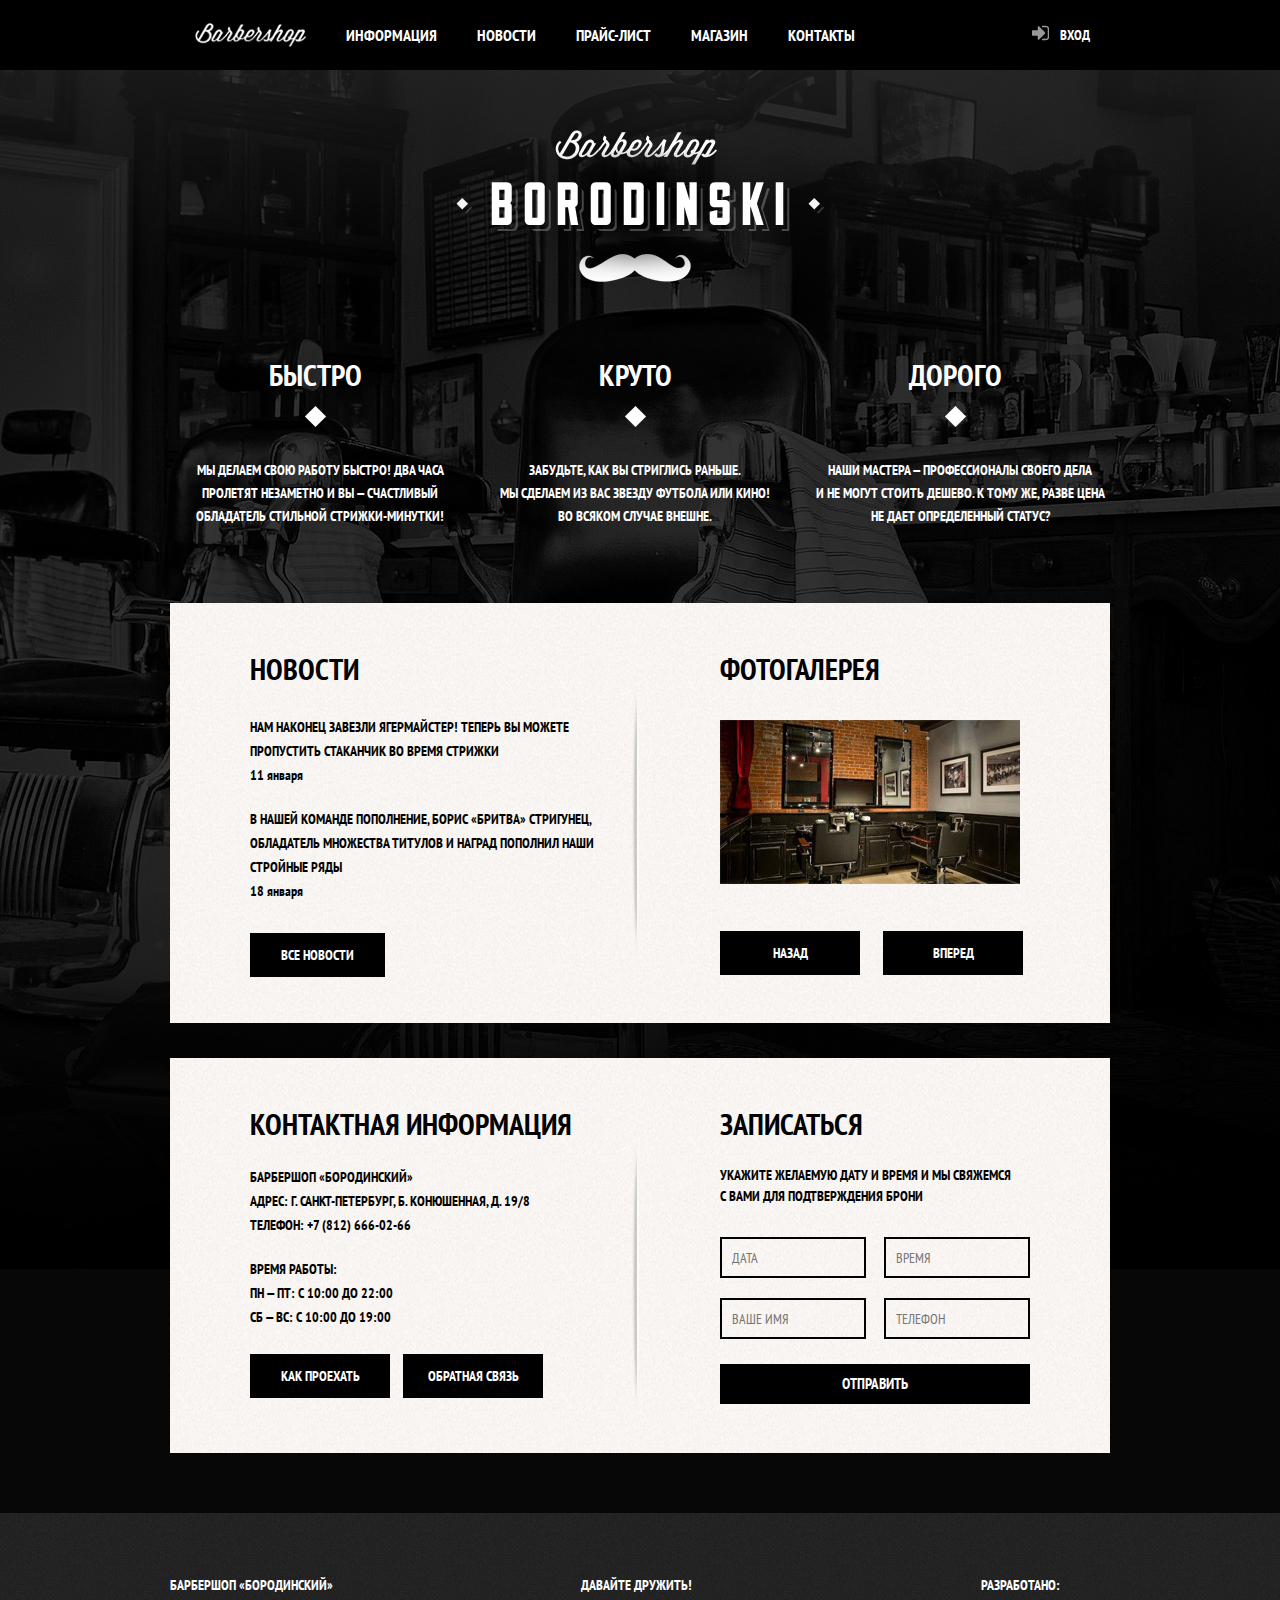
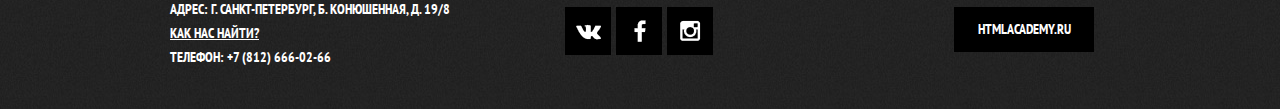
==== commit 276b388b: "commit 7" ====
--- a/index.html
+++ b/index.html
@@ -5,7 +5,7 @@
         <title>Барбершоп «Бородинский»</title>
         <link href="https://fonts.googleapis.com/css?family=PT+Sans+Narrow:400,700" rel="stylesheet"> 
         <link href="css/normalize.css" rel="stylesheet">
-        <link href="css/style.css" rel="stylesheet">
+        <link href="css/min.css" rel="stylesheet">
     </head>
     <body class="index-background">
         <header class="main-header">
@@ -78,7 +78,7 @@
                     <p>Время работы:<br>
                         пн — пт: с 10:00 до 22:00<br>
                         сб — вс: с 10:00 до 19:00</p>
-                    <a class="btn-contact" href="#">Как проехать</a>
+                    <a class="btn-contact map-content" href="#">Как проехать</a>
                     <a class="btn-contact" href="#">Обратная связь</a>
                 </div>
                 <div class="index-content-right">
@@ -99,7 +99,7 @@
                 <section class="footer-contacts">
                     <p>Барбершоп «Бородинский»<br>
                         Адрес: г. Санкт-Петербург, Б. Конюшенная, д. 19/8<br>
-                        <a href="#">Как нас найти?</a><br>
+                        <a class="map-content-link" href="#">Как нас найти?</a><br>
                         Телефон: +7 (812) 666-02-66</p>
                 </section>
                 <section class="footer-social">
@@ -119,8 +119,8 @@
             <h2 class="modal-tittle">Личный кабинет</h2>
             <p class="modal-description">Введите свой логин и пароль.</p>
             <form class="login-form" action="https://echo.htmlacademy.ru" method="post">
-                <input class="user-login" type="text" name="login" placeholder="Логин">
-                <input class="user-password" type="password" name="password" placeholder="Пароль">
+                <input class="user-login" type="text" name="login" placeholder="Логин" required>
+                <input class="user-password" type="password" name="password" placeholder="Пароль" required>
                 <label class="login-checkbox">
                     <input type="checkbox" name="remember">
                     <span class="checkbox-icon"></span>
@@ -135,5 +135,6 @@
             <div class="map"></div>
         </div>
         <div class="modal-overlay"></div>
+        <script src="js/min.js"></script>
     </body>
 </html>--- a/css/min.css
+++ b/css/min.css
@@ -0,0 +1 @@
+.main-header,body{background-color:#000;color:#fff}.btn-contact,.feature-name,.footer-copyright a,.footer-copyright p,.footer-social p,.more{text-align:center}.login-button,.main-footer,body{text-transform:uppercase}.btn-gallery,.btn-show,.btn-submit,.login-button,body{font-weight:700}.btn-contact,.buy-container,.footer-copyright a,.more,.navigation-link,.page-link,.user-block .login{text-decoration:none}body{min-width:960px;font-size:14px;line-height:24px;font-family:"PT Sans Narrow",Arial,sans-serif}.clearfix::after{content:" ";display:table;clear:both}.main-navigation{float:left;width:710px}.logo{float:left;margin-top:23px;padding-left:25px}.navigation-list{float:left;margin:0 0 0 20px;padding:0;font-size:0;list-style:none}.navigation-list li{display:inline-block;vertical-align:top}.navigation-link{display:block;padding:25px 20px;font-size:16px;line-height:20px;color:#fff}.navigation-link:hover{background-color:#1f1f1f}.active-link .navigation-link:hover{background-color:#000}.main-navigation .active-link{position:relative}.decoration::before,.login::before,.main-navigation .active-link::after{position:absolute;content:" "}.main-navigation .active-link::after{height:5px;right:18px;bottom:0;left:18px;background-color:#fff}.user-block{float:right}.user-block .login{display:block;padding:23px 20px 23px 45px;color:#fff}.login:hover{background-color:#1f1f1f;opacity:.9}.login:hover::before{opacity:1}.login::before{display:block;width:17px;height:16px;margin-top:2px;margin-left:-28px;background-image:url(../img/icon-login.png);opacity:.6}.container{width:940px;margin:0 auto}.decoration{margin-left:12px}.decoration::before{display:block;width:6px;height:6px;margin-top:8px;margin-left:-10px;background-color:#000;transform:rotate(45deg)}.main-footer{margin-top:60px;padding-top:60px;padding-bottom:40px;font-family:'PT Sans Narrow',sans-serif;color:#fff;background:url(../img/pattern-2.jpg) #252525}.appointment-form input,.btn-gallery,.login-button,.user-login,.user-password{font-family:"PT Sans Narrow",Arial,sans-serif}.inner-page-footer{box-shadow:inset 0 30px 40px -15px #000}.modal-content,.modal-content-map{box-shadow:0 30px 50px rgba(0,0,0,.7)}.footer-contacts{float:left;width:330px;min-height:90px;margin-right:60px}.footer-contacts p,.footer-social p{margin:0;padding:0;color:#fff}.footer-social{float:left;font-size:0}.footer-social p{font-size:14px}.map-close,.modal-close{font-size:0;cursor:pointer}.social-btn{position:relative;display:inline-block;width:46px;height:48px;margin-top:10px;vertical-align:top;background-color:#000;margin-left:5px}.social-btn:hover{background-color:#fff}.social-btn::before{content:" ";position:absolute;top:50%;left:50%;-webkit-transform:translate(-50%,-50%);transform:translate(-50%,-50%);background:url(../img/sprite-btn.png) no-repeat}.social-btn-vk::before{width:46px;height:48px;background-position:1px -39px}.social-btn-vk:hover::before{background-position:1px 3px}.social-btn-fb::before{width:46px;height:48px;background-position:-48px -39px}.social-btn-fb:hover::before{background-position:-48px 3px}.social-btn-inst::before{width:46px;height:48px;background-position:-98px -39px}.social-btn-inst:hover::before{background-position:-98px 3px}.footer-copyright{float:right;width:180px;min-height:90px;margin:0;padding:0}.footer-copyright p{margin:0;padding:0;color:#fff}.footer-copyright a{display:block;width:140px;height:35px;margin-top:10px;margin-left:24px;padding-top:10px;background-color:#000}.footer-copyright a:hover{color:#000;background-color:#fff}.main-footer a{color:#fff}@keyframes show{0%{transform:translateY(-2000px)}70%{transform:translateY(30px)}90%{transform:translateY(-10px)}100%{transform:translateY(0)}}.modal-content{position:absolute;top:210px;left:50%;z-index:11;display:none;width:460px;height:380px;margin-top:-100px;margin-left:-200px;padding-bottom:40px;color:#000;background:url(../img/pattern-1.jpg) #f7f2ef}.content-show{display:block;animation:show .5s}.modal-close{position:absolute;top:0;left:470px;width:20px;height:20px;background-color:transparent;border:none}.modal-close::after,.modal-close::before{content:" ";position:absolute;width:19px;height:3px;margin-left:-7px;background-color:#fff}.modal-close::before{transform:rotate(45deg)}.modal-close::after{transform:rotate(-45deg)}.login-checkbox input[type=checkbox]:checked+.checkbox-icon::before,.map-close::before{transform:rotate(45deg)}.modal-close:hover::after,.modal-close:hover::before{background-color:#733b08}.modal-tittle{display:block;margin:50px 0 0 90px;font-size:30px;line-height:42px}.modal-content p{display:block;margin-top:15px;margin-left:90px}.login-form{margin:30px 90px}.user-login,.user-password{width:265px;height:40px;padding-left:10px;text-transform:uppercase;color:#000;background-color:transparent;border:2px solid #000}.user-password{margin-top:10px;margin-bottom:10px}.login-checkbox{position:relative;margin-left:10px;cursor:pointer}.login-checkbox input[type=checkbox]{opacity:0}.login-checkbox input[type=checkbox]+.checkbox-icon{position:absolute;width:15px;height:15px;margin-left:-25px;border:2px solid #000}.login-checkbox input[type=checkbox]:checked+.checkbox-icon::after,.login-checkbox input[type=checkbox]:checked+.checkbox-icon::before{content:" ";position:absolute;width:15px;height:2px;margin-top:7px;background-color:#000}.login-checkbox input[type=checkbox]:checked+.checkbox-icon::after{transform:rotate(-45deg)}.restore{margin-left:55px;color:#000}.login-button{width:280px;height:45px;margin-top:10px;font-size:16px;color:#fff;background-color:#000;border:none;cursor:pointer}.login-button:hover{background-color:#733b08}.modal-content-map{position:fixed;top:50%;left:50%;z-index:12;display:none;width:766px;height:561px;margin-top:-280px;margin-left:-390px;background:url(../img/map.jpg) #e9e5dc;border:7px solid #fff}.gallery img,.item-container{box-shadow:0 0 19px 1px rgba(0,0,0,.2)}.map-show{display:block;animation:show .6s}.map-close{position:relative;top:-10px;left:790px;width:20px;height:20px;background-color:transparent;border:none}.map-close::after,.map-close::before{content:" ";position:absolute;width:19px;height:4px;margin-left:-9px;background-color:#fff}.map-close::after{transform:rotate(-45deg)}.decoration-2::before,.feature-name::after,.filter-checkbox input[type=checkbox]:checked+.checkbox-indicator::before{transform:rotate(45deg)}.map-close:hover::after,.map-close:hover::before{background-color:#733b08}.modal-overlay{position:fixed;top:0;left:0;z-index:10;display:none;width:100%;height:100%;background:rgba(0,0,0,.5)}.feature-name,.overlay-show{display:block}.index-background{background:url(../img/background-image.jpg) top no-repeat #000}.index-logo{width:368px;min-height:204px;margin:60px auto 0}.features{margin-top:20px;margin-bottom:75px}.features-item{float:left;width:290px;min-height:140px}.features-item:nth-child(2),.features-item:nth-child(3){margin-left:30px}.feature-name{margin:0;padding:0;font-size:30px;line-height:28px}.feature-name::after{content:" ";display:block;width:15px;height:15px;margin:20px auto 0;background-color:#fff}.feature-description{width:300px;margin:35px 0 0;font-size:14px;text-align:center;line-height:23px}.features-item:nth-child(2) p{width:280px;margin-left:auto;margin-right:auto}.index-content{margin-top:35px;padding:45px 80px;color:#000;background:url(../img/pattern-1.jpg) #f7f2ef}.index-second{padding-bottom:20px}.index-content-left{position:relative;float:left;width:370px;min-height:330px}.index-content-left::after{content:" ";position:absolute;top:35px;left:370px;display:table;width:32px;height:277px;background:url(../img/content-shadow.png)}.index-content-title{margin:0;font-size:30px;line-height:42px}.news-preview{margin:25px 0 0;padding:0;list-style:none}.news-preview p{margin:0;padding:0}.btn-gallery,.more{padding-top:10px;padding-bottom:10px;color:#fff}.news-preview li:last-child{margin-top:20px}.news-preview time{text-transform:none}.appointment-form input,.btn-gallery,.btn-show,.btn-submit{text-transform:uppercase}.more{display:block;width:135px;margin-top:30px;background-color:#000}.more:hover{background-color:#733b08}.index-content-right{float:right;width:310px;min-height:330px}.gallery-content{width:300px;margin:30px 0 0;overflow:hidden}.btn-gallery{width:140px;margin-top:40px;font-size:14px;line-height:24px;border:none;background-color:#000}.btn-gallery:last-child{margin-left:20px}.btn-gallery:hover{background-color:#733b08}.index-content:last-child p{margin:20px 0 0;padding:0}.index-content:last-child form{margin-top:30px}.btn-contact{display:inline-block;width:140px;margin-top:25px;padding-top:10px;padding-bottom:10px;color:#fff;background-color:#000}.btn-contact:last-child{margin-left:10px}.btn-contact:hover{background-color:#733b08}.index-content:last-child .index-content-right{line-height:21px}.appointment-form{width:310px}.appointment-form input{width:130px;height:35px;margin-bottom:20px;padding-left:10px;text-align:left;color:#000;background:0 0;border:2px solid #000}.big-heading,.big-heading h2,.buy-container,.prices-table td:last-child{text-align:center}.appointment-form input:nth-child(1),.appointment-form input:nth-child(3){float:left}.appointment-form input:nth-child(2),.appointment-form input:nth-child(4){float:right}.appointment-form input:focus{border:2px solid #733b08}.btn-submit{width:310px;margin-top:5px;padding-top:15px;padding-bottom:15px;font-size:15px;line-height:10px;font-family:'PT Sans Narrow',sans-serif;color:#fff;background-color:#000;border:none}.btn-submit:hover{background-color:#733b08}.inner-page-tittle{margin:60px 0 25px;padding:0}.inner-content{line-height:21px}.big-heading{margin-top:45px}.big-heading h2{position:relative;display:inline-block;margin:0;padding:0 25px;font-size:48px;line-height:48px;background:url(../img/pattern-1.jpg) #f7f2ef}.left h2,.right h2{font-size:24px;padding:0}.big-heading::after{content:" ";position:relative;top:-25px;z-index:-1;display:block;border-bottom:3px solid #000}.inner-column{width:460px;margin-top:50px;margin-bottom:10px}.inner-content .left{float:left}.left h2{width:240px;margin:10px 0 0;line-height:30px}.left p{width:400px;margin:20px 0 0;padding:0;line-height:24px}.right h2{width:220px;margin:10px 0 0;line-height:30px}.right table{margin-top:35px}.right p{width:390px;margin:60px 0 0;padding:0;line-height:24px}.inner-content .right{float:right}.custom-list-1{margin:20px 0 0 20px;padding:0}.custom-list-1 li{display:block;position:relative;margin:0;padding:0;line-height:35px;list-style:none}.decoration-2{margin-left:12px}.decoration-2::before{content:" ";display:block;width:7px;height:7px;position:absolute;margin-top:13px;margin-left:-15px;background-color:#000}.prices-table{width:100%}.prices-table td{width:50%}.inner-content table{border-collapse:collapse}.inner-content td{padding:10px 15px;border:2px solid #000}.catalog-page{background:url(../img/pattern-1.jpg) #f7f2ef;color:#000}.catalog-tittle{width:310px;margin-top:60px;margin-left:5px;margin-bottom:25px;font-size:30px;color:#000}.pages-nav-box ul{min-width:319px;padding-left:0}.breadcrumbs li{margin-right:30px;display:inline-block;list-style-type:none}.page-link{color:#000}.page-link:hover{color:#733b08}.breadcrumbs .current{color:grey}.sidebar-filter{float:left;width:210px;min-height:590px;margin-top:30px;color:#000}.filter-checkbox:hover,.filter-radiobox:hover{color:#733b08}fieldset{border:none}.manufacturers{min-height:270px}.article-tittle{font-size:23px;line-height:31px}.check-box{margin-top:15px;margin-left:35px}.filter-checkbox input[type=checkbox]{display:none}.filter-checkbox{position:relative;cursor:pointer}.filter-checkbox input[type=checkbox]+.checkbox-indicator{content:" ";position:absolute;width:18px;height:18px;margin-left:-35px;border:2px solid #000}.filter-checkbox input[type=checkbox]:checked+.checkbox-indicator::after,.filter-checkbox input[type=checkbox]:checked+.checkbox-indicator::before{content:" ";position:absolute;width:17px;height:2px;margin-top:8px;margin-left:1px;background-color:#000}.filter-checkbox input[type=checkbox]:checked+.checkbox-indicator::after{transform:rotate(-45deg)}.product-groups{min-height:190px;margin-top:30px}.radio-box{margin-top:20px;margin-left:10px;line-height:18px}.radio{width:17px;height:17px}.radio+label{cursor:pointer}.radio:not(checked){position:absolute;opacity:0}.filter-radiobox{display:block}.radio:not(checked)+label{position:relative;padding-left:25px}.radio:not(checked)+label::before{content:'';position:absolute;top:0;left:-10px;width:15px;height:15px;border:2px solid #000;border-radius:50%;background-color:transparent}.radio:not(checked)+label::after{content:'';position:absolute;top:6px;left:-4px;width:7px;height:7px;border-radius:50%;background:#000;opacity:0}.radio:checked+label::after{opacity:1}.btn-show{width:115px;height:40px;margin-top:15px;margin-left:10px;font-size:12px;font-family:"PT Sans Narrow",Arial,sans-serif;color:#fff;background-color:#000;border:none;cursor:pointer}.btn-show:hover{background-color:#733b08}.items{float:right;width:710px;margin-top:35px;font-size:0;color:#000}.item-container{display:inline-block;width:220px;min-height:290px;font-size:14px;background-color:#fff}.items .item-container:nth-child(2),.items .item-container:nth-child(5){margin-left:15px;margin-right:15px}.items .item-container:nth-child(1),.items .item-container:nth-child(2),.items .item-container:nth-child(3){margin-bottom:15px}.item-container p{margin:10px 0 0;padding-left:15px;line-height:18px;text-transform:none}.item-container .link-item{text-decoration:none;color:#000}.offer-box{float:left;margin-top:10px}.offer-box .price-container{float:left;width:80px;margin:0 0 0 17px;line-height:21px;text-align:center;color:#000;background-color:#e6e6e6;padding:12px 15px}.buy-container{float:left;width:45px;color:#fff;background-color:#000;padding:11px 15px 10px}.buy-container:hover{background-color:#733b08}.page-pagination{float:left;margin-top:40px;margin-left:188px;font-size:0}li .active,li .pagination-link{text-align:center;text-decoration:none;font-size:11px;line-height:10px;font-weight:700}.pagination-list li{margin:3px;display:inline-block;list-style-type:none}li .pagination-link{display:block;padding:17px 18px;color:#fff;font-family:'PT Sans Narrow',sans-serif;background-color:#000}li .pagination-link:hover{background-color:#733b08}li .active{display:block;padding:17px;color:#000;background-color:#fff}.catalog-item-tittle{margin:60px 0 0;font-size:30px;color:#000}.pages-nav-container ul{margin:25px 0 0;padding:0}.gallery{float:left;width:460px;margin-top:50px;margin-bottom:20px}.small-images{margin-top:15px;font-size:0}.small-images img:nth-child(2),.small-images img:nth-child(3){margin-left:20px}.gallery-description{float:right;width:410px;min-height:540px;margin-top:74px;color:#000}.availability{float:left;width:110px;margin-left:15px}.series-of-article{float:right;width:140px}.item-description{float:left;width:400px;margin-top:30px;margin-left:20px;min-height:150px;line-height:24px}.tittle-of-product-options{float:left;width:270px;margin-top:65px;margin-left:20px;font-size:24px}.product-list{float:left;width:255px;padding:0;margin:35px 0 0 20px;font-size:14px;line-height:23px}.product-list li{margin-left:17px;list-style:none}.product-list li::before{content:" ";display:block;width:6px;height:6px;position:absolute;margin-top:8px;margin-left:-15px;background-color:#000;transform:rotate(45deg)}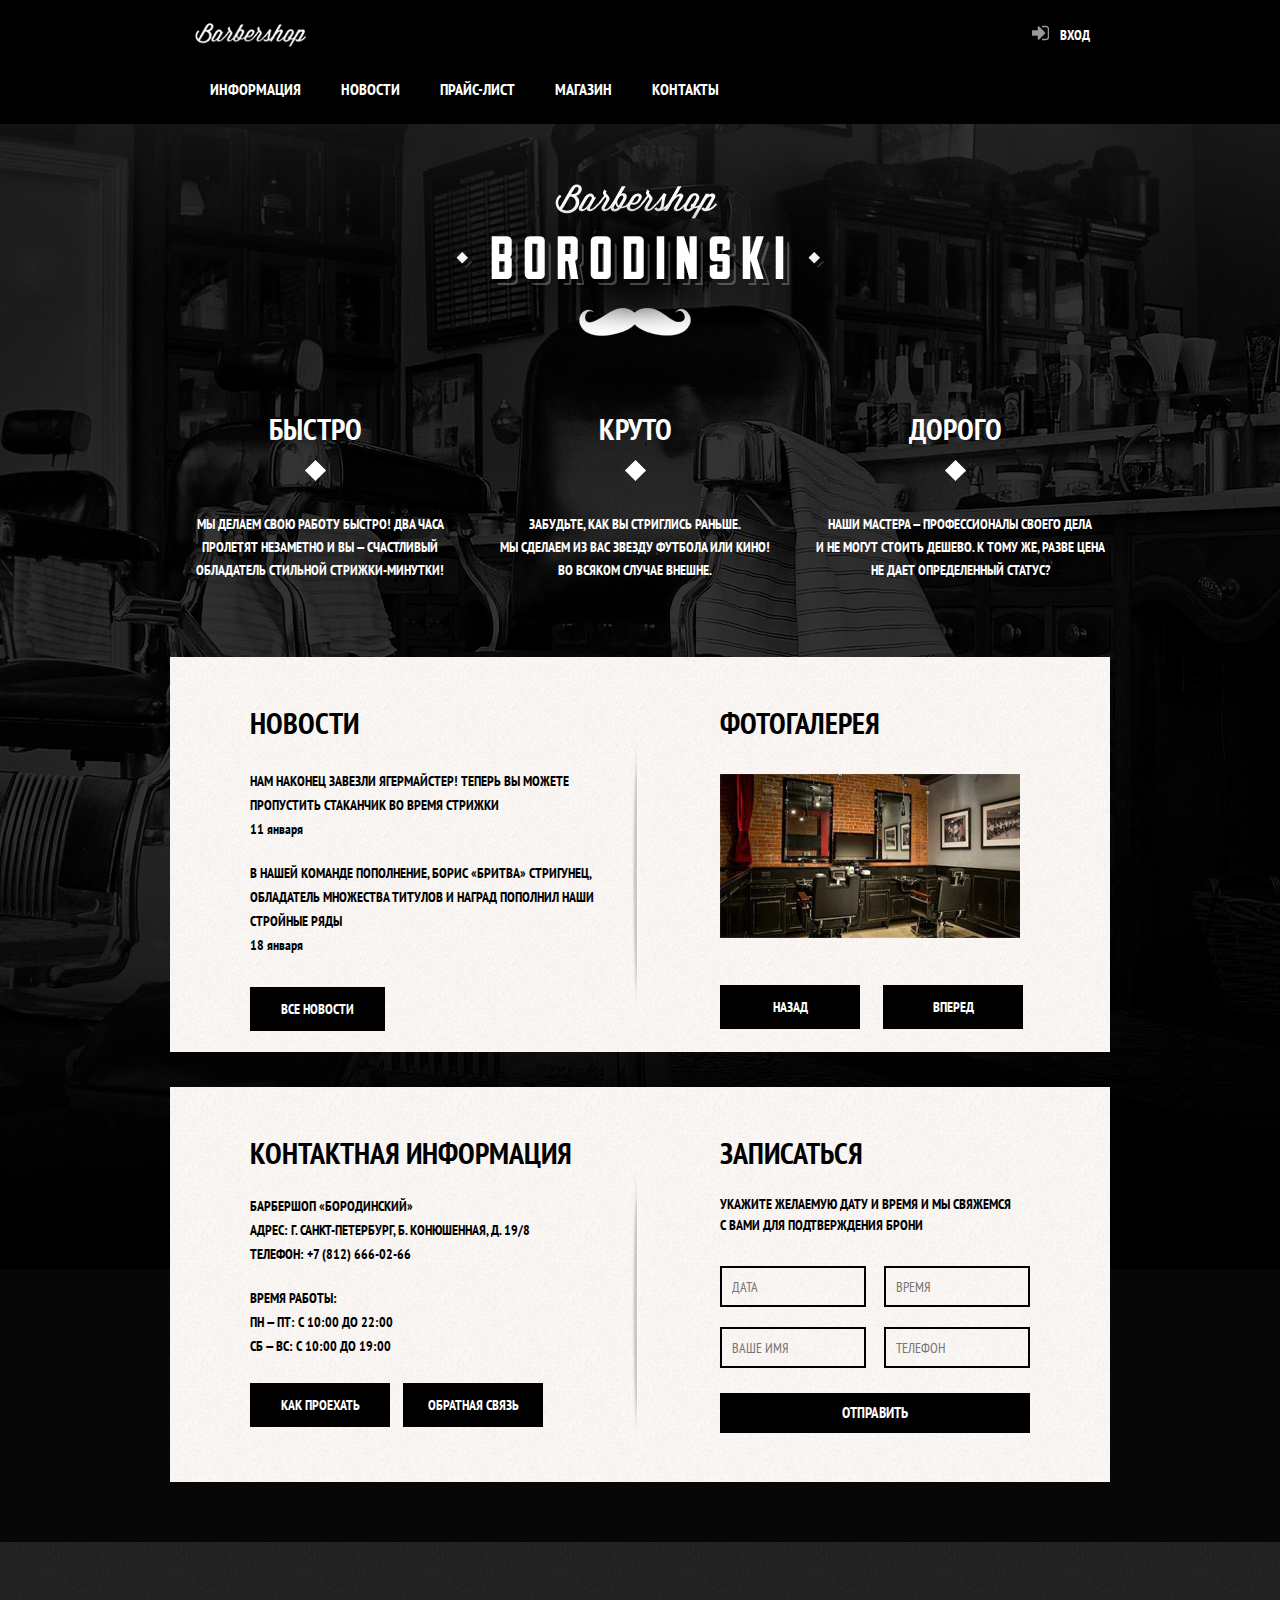
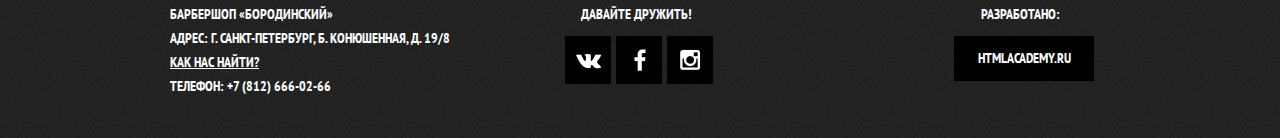
==== commit 257f119b: "commit 8" ====
--- a/index.html
+++ b/index.html
@@ -5,15 +5,13 @@
         <title>Барбершоп «Бородинский»</title>
         <link href="https://fonts.googleapis.com/css?family=PT+Sans+Narrow:400,700" rel="stylesheet"> 
         <link href="css/normalize.css" rel="stylesheet">
-        <link href="css/min.css" rel="stylesheet">
+        <link href="css/style.css" rel="stylesheet">
     </head>
     <body class="index-background">
         <header class="main-header">
-            <div class="container clearfix">
+            <section class="container clearfix">
                 <nav class="main-navigation">
-                    <div class="logo">
-                        <a><img src="img/logo.png" width="111" height="24" alt="Барбершоп"></a>
-                    </div>
+                    <a class="logo"><img src="img/logo.png" width="111" height="24" alt="Барбершоп-Бородинский"></a>
                     <ul class="navigation-list">
                         <li><a class="navigation-link" href="#">Информация</a></li>
                         <li><a class="navigation-link" href="#">Новости</a></li>
@@ -23,31 +21,31 @@
                     </ul>
                 </nav>
                 <div class="user-block">
-                    <a class="login" href="#">Вход</a>
+                    <a class="login-link" href="#">Вход</a>
                 </div>
-            </div>
+            </section>
         </header>
         <main class="container">
-            <div class="index-logo">
+            <div class="main-logo">
                 <img src="img/borodinski-logo.png" width="368" height="204" alt="Барбершоп «Бородинский»">
             </div>
             <section class="features clearfix">
-                <div class="features-item">
-                    <b class="feature-name">Быстро</b>
-                    <p class="feature-description">Мы делаем свою работу быстро! Два часа пролетят незаметно и вы — счастливый обладатель стильной стрижки-минутки!</p>
-                </div>
-                <div class="features-item">
-                    <b class="feature-name">Круто</b>
-                    <p class="feature-description">Забудьте, как вы стриглись раньше. Мы сделаем из вас звезду футбола или кино! Во всяком случае внешне.</p>
-                </div>
-                <div class="features-item">
-                    <b class="feature-name">Дорого</b>
-                    <p class="feature-description">Наши мастера — профессионалы своего дела и не могут стоить дешево. К тому же, разве цена не дает определенный статус?</p>
-                </div>
+                <article class="features-item">
+                    <b class="item-name">Быстро</b>
+                    <p class="item-description">Мы делаем свою работу быстро! Два часа пролетят незаметно и вы — счастливый обладатель стильной стрижки-минутки!</p>
+                </article>
+                <artcle class="features-item">
+                    <b class="item-name">Круто</b>
+                    <p class="item-description">Забудьте, как вы стриглись раньше. Мы сделаем из вас звезду футбола или кино! Во всяком случае внешне.</p>
+                </artcle>
+                <article class="features-item">
+                    <b class="item-name">Дорого</b>
+                    <p class="item-description">Наши мастера — профессионалы своего дела и не могут стоить дешево. К тому же, разве цена не дает определенный статус?</p>
+                </article>
             </section>
-            <div class="index-content clearfix">
-                <div class="index-content-left">
-                    <h2 class="index-content-title">Новости</h2>
+            <section class="main-content clearfix">
+                <article class="main-content-left">
+                    <h2 class="main-content-title">Новости</h2>
                     <ul class="news-preview">
                         <li>
                             <p>Нам наконец завезли Ягермайстер! Теперь вы можете пропустить стаканчик во время стрижки</p>
@@ -59,19 +57,19 @@
                         </li>
                     </ul>
                     <a class="more" href="#">Все новости</a>
-                </div>
-                <div class="index-content-right">
-                    <h2 class="index-content-title">Фотогалерея</h2>
+                </article>
+                <article class="main-content-right">
+                    <h2 class="main-content-title">Фотогалерея</h2>
                     <figure class="gallery-content">
                         <img src="img/barbershop-photo.jpg" width="328" height="164" alt="Барбершоп «Бородинский»">
                     </figure>
                     <button class="btn-gallery" type="button">Назад</button>
                     <button class="btn-gallery" type="button">Вперед</button>
-                </div>
-            </div>
-            <div class="index-content index-second clearfix">
-                <div class="index-content-left">
-                    <h2 class="index-content-title">Контактная информация</h2>
+                </article>
+            </section>
+            <section class="main-content clearfix">
+                <article class="main-content-left">
+                    <h2 class="main-content-title">Контактная информация</h2>
                     <p>Барбершоп «Бородинский»<br>
                         Адрес: г. Санкт-Петербург, Б. Конюшенная, д. 19/8<br>
                         Телефон: +7 (812) 666-02-66</p>
@@ -80,45 +78,45 @@
                         сб — вс: с 10:00 до 19:00</p>
                     <a class="btn-contact map-content" href="#">Как проехать</a>
                     <a class="btn-contact" href="#">Обратная связь</a>
-                </div>
-                <div class="index-content-right">
-                    <h2 class="index-content-title">Записаться</h2>
+                </article>
+                <article class="main-content-right">
+                    <h2 class="main-content-title">Записаться</h2>
                     <p>Укажите желаемую дату и время и мы свяжемся с вами для подтверждения брони</p>
-                    <form class="appointment-form clearfix" action="https://echo.htmlacademy.ru" method="post">
+                    <form class="registration-form clearfix" action="https://echo.htmlacademy.ru" method="post">
                         <input type="text" name="date" value="" placeholder="Дата">
                         <input type="text" name="time" value="" placeholder="Время">
                         <input type="text" name="name" value="" placeholder="Ваше имя">
                         <input type="tel" name="phone" value="" placeholder="Телефон">
                         <button class="btn-submit" type="submit">Отправить</button>
                     </form>
-                </div>
-            </div>
+                </article>
+            </section>
         </main>
         <footer class="main-footer">
             <div class="container clearfix">
-                <section class="footer-contacts">
+                <div class="footer-contacts">
                     <p>Барбершоп «Бородинский»<br>
                         Адрес: г. Санкт-Петербург, Б. Конюшенная, д. 19/8<br>
                         <a class="map-content-link" href="#">Как нас найти?</a><br>
                         Телефон: +7 (812) 666-02-66</p>
-                </section>
-                <section class="footer-social">
+                </div>
+                <div class="footer-social">
                     <p>Давайте дружить!</p>
                     <a class="social-btn social-btn-vk" href="#">Вконтакте</a>
                     <a class="social-btn social-btn-fb" href="#">Фейсбук</a>
                     <a class="social-btn social-btn-inst" href="#">Инстаграм</a>
-                </section>
-                <section class="footer-copyright">
+                </div>
+                <div class="footer-copyright">
                     <p>Разработано:</p>
-                    <a class="btn" href="https://htmlacademy.ru">htmlacademy.ru</a>
-                </section>
+                    <a href="https://htmlacademy.ru">htmlacademy.ru</a>
+                </div>
             </div>
         </footer>
         <div class="modal-content">
-            <button class="modal-close" type="button" title="Закрыть">Закрыть</button>
+            <button class="btn-close" type="button" title="Закрыть">Закрыть</button>
             <h2 class="modal-tittle">Личный кабинет</h2>
             <p class="modal-description">Введите свой логин и пароль.</p>
-            <form class="login-form" action="https://echo.htmlacademy.ru" method="post">
+            <form class="user-form" action="https://echo.htmlacademy.ru" method="post">
                 <input class="user-login" type="text" name="login" placeholder="Логин" required>
                 <input class="user-password" type="password" name="password" placeholder="Пароль" required>
                 <label class="login-checkbox">
@@ -127,7 +125,7 @@
                     Запомните меня
                 </label>
                 <a class="restore" href="#">Я забыл пароль!</a>
-                <button class="login-button" type="submit">Войти</button>
+                <button class="login-btn" type="submit">Войти</button>
             </form> 
         </div>
         <div class="modal-content-map">
@@ -135,6 +133,6 @@
             <div class="map"></div>
         </div>
         <div class="modal-overlay"></div>
-        <script src="js/min.js"></script>
+        <script src="js/script-1.js"></script>
     </body>
 </html>--- a/css/style.css
+++ b/css/style.css
@@ -0,0 +1,1132 @@
+/* GENERAL STYLES */
+
+body {
+    min-width: 960px;
+    font-weight: bold;
+    font-size: 14px; 
+    line-height: 24px;
+    font-family: "PT Sans Narrow", "Arial", sans-serif;  
+    color: #ffffff;
+    text-transform: uppercase;
+    background-color: #000000;
+}
+.clearfix::after {
+    content: " ";
+    display: table;
+    clear: both;
+} 
+.main-header {
+    color: #ffffff;
+    background-color: #000000;
+}
+.main-navigation {
+    float: left;
+    width: 700px;
+}
+.logo {
+    float: left;
+    margin-top: 23px;
+    padding-left: 25px;
+}
+.navigation-list {
+    float: left;
+    margin: 0;
+    margin-left: 20px;
+    padding: 0;
+    font-size: 0;
+    list-style: none;
+}
+.navigation-list li {
+    display: inline-block;
+    vertical-align: top;
+}
+.navigation-link {
+    display: block;
+    padding: 25px 20px 25px 20px;
+    font-size: 16px; 
+    line-height: 20px;
+    color: #ffffff;
+    text-decoration: none;
+}
+.navigation-link:hover {
+    background-color: #1f1f1f;
+}
+.active-link .navigation-link:hover {
+    background-color: #000000;
+}
+.main-navigation .active-link {
+    position: relative; 
+}
+.main-navigation .active-link::after {
+    content: " ";
+    position: absolute;
+    height: 5px;
+    right: 18px;
+    bottom: 0;
+    left: 18px;
+    background-color: #ffffff;  
+}
+.user-block {
+    float: right;
+}
+.user-block .login-link {
+    display: block;
+    padding: 23px 20px 23px 45px;
+    color: #ffffff;
+    text-decoration: none;
+}
+.login-link:hover {
+    background-color: #1f1f1f; 
+    opacity: 0.9;
+}
+.login-link:hover::before {
+    opacity: 1;
+}
+.login-link::before {
+    content: " ";
+    position: absolute;
+    display: block;
+    width: 17px;
+    height: 16px;
+    margin-top: 2px;
+    margin-left: -28px;
+    background-image: url("../img/icon-login.png");
+    opacity: 0.6;   
+}
+.container {
+    width: 940px;
+    margin: 0 auto;
+}
+.decoration {
+    margin-left: 12px;
+}
+.decoration::before {
+    content: " ";
+    position: absolute;
+    display: block;
+    width: 6px;
+    height: 6px;
+    margin-top: 8px;
+    margin-left: -10px;
+    background-color: #000000;
+    transform: rotate(45deg);
+}
+.main-footer {
+    margin-top: 60px;
+    padding-top: 60px;
+    padding-bottom: 40px;
+    font-family: 'PT Sans Narrow', sans-serif;  
+    text-transform: uppercase;
+    color: #ffffff;
+    background: #252525 url("../img/pattern-2.jpg");
+}
+.price-page-footer {
+    box-shadow: inset 0px 30px 40px -15px #000000;
+}
+.footer-contacts {
+    float: left;
+    width: 330px;
+    min-height: 90px;
+    margin-right: 60px;
+}
+.footer-contacts p {
+    margin: 0;
+    padding: 0;
+    color: #ffffff;
+}
+.footer-social {
+    float: left;
+    font-size: 0;
+}
+.footer-social p {
+    margin: 0;
+    padding: 0;
+    font-size: 14px;
+    text-align: center;
+    color: #ffffff;
+}
+.social-btn {
+    position: relative;
+    display: inline-block;
+    width: 46px;
+    height: 48px;
+    margin-top: 10px;
+    vertical-align: top;
+    background-color: #000000;
+}
+.social-btn:hover {
+    background-color: #ffffff;
+}
+.social-btn::before {
+    content: " ";
+    position: absolute;
+    top: 50%;
+    left: 50%;
+    -webkit-transform: translate(-50%, -50%);
+    transform: translate(-50%, -50%);
+    background: url("../img/sprite-btn.png") no-repeat;
+}
+.social-btn {
+    margin-left: 5px;
+}
+.social-btn-vk::before {
+    width: 46px;
+    height: 48px;
+    background-position: 1px -39px;
+}
+.social-btn-vk:hover::before {
+    background-position: 1px 3px;
+}
+.social-btn-fb::before {
+    width: 46px;
+    height: 48px;
+    background-position: -48px -39px;
+}
+.social-btn-fb:hover::before {
+    background-position: -48px 3px;
+}
+.social-btn-inst::before {
+    width: 46px;
+    height: 48px;
+    background-position: -98px -39px;
+}
+.social-btn-inst:hover::before {
+    background-position: -98px 3px;
+}
+.footer-copyright {
+    float: right;
+    width: 180px;
+    min-height: 90px;
+    margin: 0;
+    padding: 0;
+}
+.footer-copyright p {
+    margin: 0;
+    padding: 0;
+    text-align: center;
+    color: #ffffff;
+}
+.footer-copyright a {
+    display: block;
+    width: 140px;
+    height: 35px;
+    margin-top: 10px;
+    margin-left: 24px;
+    padding-top: 10px;
+    text-decoration: none;
+    text-align: center;
+    background-color: #000000;
+}
+.footer-copyright a:hover {
+    color: #000000;
+    background-color: #ffffff;
+}
+.main-footer a {
+    color: #ffffff;
+}
+
+/* MODAL PAGE */
+
+/* ANIMATION */
+
+@keyframes show {
+    0%   {
+        transform: translateY(-2000px);
+    }
+    70%  {
+        transform: translateY(30px);
+    }
+    90%  {
+        transform: translateY(-10px);
+    }
+    100% {
+        transform: translateY(0);
+    }
+}
+
+.modal-content {
+    position: absolute;
+    top: 210px;
+    left: 50%;
+    z-index: 11;
+    display: none;
+    width: 460px;
+    height: 380px;
+    margin-top: -100px;
+    margin-left: -200px;
+    padding-bottom: 40px;
+    color: #000000;
+    background: #f7f2ef url("../img/pattern-1.jpg");
+    box-shadow: 0 30px 50px rgba(0, 0, 0, 0.7);
+}
+.content-show {
+    display: block;
+    animation:  show 0.5s;
+}
+.btn-close {
+    position: absolute;
+    top: 0px;
+    left: 470px;
+    width: 20px;
+    height: 20px;
+    font-size: 0;
+    background-color: transparent;
+    border: none; 
+    cursor: pointer;
+}
+.btn-close::after,
+.btn-close::before {
+    content: " ";
+    position: absolute;
+    width: 19px;
+    height: 3px;
+    margin-left: -7px;
+    background-color: #ffffff;
+}
+.btn-close::before {
+    transform: rotate(45deg);
+}
+.btn-close::after {
+    transform: rotate(-45deg);
+}
+.btn-close:hover::after,
+.btn-close:hover::before {
+    background-color: #733b08;
+} 
+.modal-tittle {
+    display: block;
+    margin: 0;
+    margin-top: 50px;
+    margin-left: 90px;
+    font-size: 30px;
+    line-height: 42px;
+}
+.modal-content p {
+    display: block;
+    margin-top: 15px;
+    margin-left: 90px; 
+}
+.user-form {
+    margin: 30px 90px;
+}
+.user-login,
+.user-password {
+    width: 265px;
+    height: 40px;
+    padding-left: 10px;
+    text-transform: uppercase;
+    font-family: "PT Sans Narrow", "Arial", sans-serif;
+    text-transform: uppercase;
+    color: #000000;
+    background-color: transparent;
+    border: 2px solid #000000;
+}
+.user-password {
+    margin-top: 10px;
+    margin-bottom: 10px;
+}
+.login-checkbox {
+    position: relative;
+    margin-left: 10px;
+    cursor: pointer;
+}
+.login-checkbox input[type="checkbox"] {
+    opacity: 0;
+}
+.login-checkbox input[type="checkbox"] + .checkbox-icon {
+    position: absolute;
+    width: 15px;
+    height: 15px;
+    margin-left: -25px;
+    border: 2px solid #000000;
+}
+.login-checkbox input[type="checkbox"]:checked + .checkbox-icon::before,
+.login-checkbox input[type="checkbox"]:checked + .checkbox-icon::after {
+    content: " ";
+    position: absolute;
+    width: 15px;
+    height: 2px;
+    margin-top: 7px;
+    background-color: #000000;
+}
+.login-checkbox input[type="checkbox"]:checked + .checkbox-icon::before {
+    transform: rotate(45deg);
+}
+.login-checkbox input[type="checkbox"]:checked + .checkbox-icon::after {
+    transform: rotate(-45deg);
+}
+.restore {
+    margin-left: 55px;
+    color: #000000;
+}
+.login-btn {
+    width: 280px;
+    height: 45px;
+    margin-top: 10px;
+    font-weight: bold;
+    font-size: 16px;
+    font-family: "PT Sans Narrow", "Arial", sans-serif;
+    text-transform: uppercase;
+    color: #ffffff;
+    background-color: #000000;
+    border: none;
+    cursor: pointer;
+}
+.login-btn:hover {
+    background-color: #733b08;
+}
+
+/* MODAL MAP */
+
+.modal-content-map {
+    position: fixed;
+    top: 50%;
+    left: 50%;
+    z-index: 12;
+    display: none;
+    width: 766px;
+    height: 561px;
+    margin-top: -280px;
+    margin-left: -390px;
+    background: #e9e5dc url("../img/map.jpg");
+    border: 7px solid #ffffff;
+    box-shadow: 0 30px 50px rgba(0, 0, 0, 0.7);
+}
+.map-show {
+    display: block;
+    animation:  show 0.6s;
+}
+.map-close {
+    position: relative;
+    top: -10px;
+    left: 790px;
+    width: 20px;
+    height: 20px;
+    background-color: transparent;
+    font-size: 0;
+    border: none;
+    cursor: pointer;
+}
+.map-close::after,
+.map-close::before {
+    content: " ";
+    position: absolute;
+    width: 19px;
+    height: 4px;
+    margin-left: -9px;
+    background-color: #ffffff;
+}
+.map-close::before {
+    transform: rotate(45deg);
+}
+.map-close::after {
+    transform: rotate(-45deg);
+}
+.map-close:hover::after,
+.map-close:hover::before {
+    background-color: #733b08;
+} 
+.modal-overlay {
+    position: fixed;
+    top: 0;
+    left: 0;
+    z-index: 10;
+    display: none;
+    width: 100%;
+    height: 100%;
+    background: rgba(0, 0, 0, 0.5);
+}
+.overlay-show {
+    display: block;
+}
+/* INDEX PAGE */
+
+.index-background {
+    background: #000000 url("../img/background-image.jpg") top no-repeat;
+}
+.main-logo {
+    width: 368px;
+    min-height: 204px;
+    margin: 0 auto;
+    margin-top: 60px;
+}
+.features {
+    margin-top: 20px;
+    margin-bottom: 75px;
+}
+.features-item {
+    float: left;
+    width: 290px;
+    min-height: 140px;
+}
+.features-item:nth-child(2),
+.features-item:nth-child(3) {
+    margin-left: 30px;
+}
+.item-name {
+    display: block;
+    margin: 0;
+    padding: 0;
+    font-size: 30px;
+    line-height: 28px;
+    text-align: center;
+}
+.item-name::after {
+    content: " ";
+    display: block;
+    width: 15px;
+    height: 15px;
+    margin: 0 auto;
+    margin-top: 20px;
+    background-color: #ffffff;
+    transform: rotate(45deg);
+}
+.item-description {
+    width: 300px;
+    margin: 0;
+    margin-top: 35px;
+    font-size: 14px;
+    text-align: center;
+    line-height: 23px;
+}
+.features-item:nth-child(2) p {
+    width: 280px;
+    margin-left: auto;
+    margin-right: auto;
+}
+.main-content {
+    margin-top: 35px;
+    padding: 45px 80px;
+    color: #000000;
+    background: #f7f2ef url(../img/pattern-1.jpg);
+}
+.main-content {
+    padding-bottom: 20px;
+}
+.main-content-left {
+    position: relative;
+    float: left;
+    width: 370px;
+    min-height: 330px;
+}
+.main-content-left::after {
+    content: " ";
+    position: absolute;
+    top: 35px;
+    left: 370px;
+    display: table;
+    width: 32px;
+    height: 277px;
+    background-color: black;
+    background: url("../img/content-shadow.png");
+}
+.main-content-title {
+    margin: 0;
+    font-size: 30px;
+    line-height: 42px;
+}
+.news-preview {
+    margin: 0;
+    margin-top: 25px;
+    padding: 0;
+    list-style: none;
+}
+.news-preview p {
+    margin: 0;
+    padding: 0;
+}
+.news-preview li:last-child {
+    margin-top: 20px;
+}
+.news-preview time {
+    text-transform: none;  
+}
+.more {
+    display: block;
+    width: 135px;
+    margin-top: 30px;
+    padding-top: 10px;
+    padding-bottom: 10px;
+    text-align: center;
+    text-decoration: none;
+    color: #ffffff;
+    background-color: #000000;   
+}
+.more:hover {
+    background-color: #733b08;
+}
+.main-content-right {
+    float: right;
+    width: 310px;
+    min-height: 330px;
+}
+.gallery-content {
+    width: 300px;
+    margin: 0;
+    margin-top: 30px;
+    overflow: hidden;
+}
+.btn-gallery {
+    width: 140px;
+    margin-top: 40px;
+    padding-top: 10px;
+    padding-bottom: 10px;
+    color: #ffffff;
+    font-weight: bold;
+    font-size: 14px;
+    line-height: 24px;
+    font-family: "PT Sans Narrow", "Arial", sans-serif;
+    text-transform: uppercase;
+    border: none;
+    background-color: #000000;
+}
+.btn-gallery:last-child {
+    margin-left: 20px;
+}
+.btn-gallery:hover {
+    background-color: #733b08;
+}
+.main-content:last-child p {
+    margin: 0;
+    margin-top: 20px;
+    padding: 0; 
+}
+.main-content:last-child form {
+    margin-top: 30px;
+}
+.btn-contact {
+    display: inline-block;
+    width: 140px;
+    margin-top: 25px;
+    padding-top: 10px;
+    padding-bottom: 10px;
+    color: #ffffff;
+    text-align: center;
+    text-decoration: none; 
+    background-color: #000000;
+}
+.btn-contact:last-child {
+    margin-left: 10px;
+}
+.btn-contact:hover {
+    background-color: #733b08;
+}
+.main-content:last-child .main-content-right {
+    line-height: 21px;
+}
+.registration-form   {
+    width: 310px;
+}
+.registration-form  input {
+    width: 130px;
+    height: 35px;
+    margin-bottom: 20px;
+    padding-left: 10px;
+    text-align: left;
+    font-family: "PT Sans Narrow", "Arial", sans-serif;
+    color: #000000;
+    text-transform: uppercase;
+    background: transparent;
+    border: 2px solid #000000;
+}
+.registration-form  input:nth-child(1),
+.registration-form  input:nth-child(3) {
+    float: left;
+}
+.registration-form  input:nth-child(2),
+.registration-form  input:nth-child(4) {
+    float: right;
+}
+.registration-form  input:focus {
+    border: 2px solid #733b08;
+}
+.btn-submit {
+    width: 310px;
+    margin-top: 5px;
+    padding-top: 15px;
+    padding-bottom: 15px;
+    font-size: 15px; 
+    line-height: 10px;
+    font-weight: bold;
+    font-family: 'PT Sans Narrow', sans-serif; 
+    text-transform: uppercase;
+    color: #ffffff;
+    background-color: #000000;
+    border: none;
+}
+.btn-submit:hover {
+    background-color: #733b08;
+}
+
+/* PRICE-LIST PAGE */
+
+.main-tittle {
+    margin: 0;
+    margin-top: 60px;
+    margin-bottom: 25px;
+    padding: 0; 
+}
+.inner-content {
+    line-height: 21px;
+}
+.main-head {
+    margin-top: 45px;
+    text-align: center;
+}
+.main-head h2 {
+    position: relative;
+    display: inline-block;
+    margin: 0;
+    padding: 0 25px;
+    font-size: 48px;
+    line-height: 48px;
+    text-align: center;
+    background: #f7f2ef url(../img/pattern-1.jpg)
+}
+.main-head::after {
+    content: " ";
+    position: relative;
+    top: -25px;
+    z-index: -1;
+    display: block;
+    border-bottom: 3px solid #000000;
+}
+.price-column {
+    width: 460px;
+    margin-top: 50px;
+    margin-bottom: 10px;
+}
+.price-content .left {
+    float: left; 
+}
+.left h2 {
+    width: 240px;
+    margin: 0;
+    margin-top: 10px;
+    padding: 0;
+    font-size: 24px;
+    line-height: 30px;
+}
+.left p {
+    width: 400px; 
+    margin: 0;
+    margin-top: 20px;
+    padding: 0;
+    line-height: 24px;
+}
+.right h2 {
+    width: 220px;
+    margin: 0;
+    margin-top: 10px;
+    padding: 0;
+    font-size: 24px;
+    line-height: 30px;
+}
+.right table {
+    margin-top: 35px;
+}
+.right p {
+    width: 390px;
+    margin: 0;
+    margin-top: 60px;
+    padding: 0;
+    line-height: 24px;
+}
+.price-content .right {
+    float: right;; 
+}
+.custom-list-1 {
+    margin: 0;
+    margin-top: 20px;
+    margin-left: 20px;
+    padding: 0;
+}
+.custom-list-1 li {
+    display: block;
+    position: relative;
+    margin: 0;
+    padding: 0;
+    line-height: 35px;
+    list-style: none; 
+}
+.decoration-2 {
+    margin-left: 12px;
+}
+.decoration-2::before {
+    content: " ";
+    display: block;
+    width: 7px;
+    height: 7px;
+    position: absolute;
+    margin-top: 13px;
+    margin-left: -15px;
+    background-color: #000000;
+    transform: rotate(45deg);
+}
+.prices-table {
+    width: 100%;
+}
+.prices-table td {
+    width: 50%;
+}
+.prices-table td:last-child {
+    text-align: center;
+}
+.price-content table {
+    border-collapse: collapse;
+}
+
+.price-content td {
+    padding: 10px 15px;
+    border: 2px solid #000000;
+}
+
+/* CATALOG PAGE */
+
+.catalog-page {
+    background: #f7f2ef url("../img/pattern-1.jpg");
+    color: #000000;
+}
+.catalog-tittle {
+    width: 310px;
+    margin-top: 60px;
+    margin-left: 5px;
+    margin-bottom: 25px;
+    font-size: 30px;
+    color: #000000;
+}
+.pages-navigation ul {
+    min-width: 319px;
+    padding-left: 0;
+}
+.breadcrumbs li {
+    margin-right: 30px;
+    display: inline-block;
+    list-style-type: none;
+}
+.page-link {
+    text-decoration: none;
+    color: #000000;
+}
+.page-link:hover {
+    color: #733b08;
+}
+.breadcrumbs .active-page {
+    color: #808080;
+}
+.sidebar-filter {
+    float: left;
+    width: 210px;
+    min-height: 590px;
+    margin-top: 30px;
+    color: #000000;
+}
+fieldset {
+    border: none;
+}
+.manufacturers {
+    min-height: 270px;
+}
+.article-tittle {
+    font-size: 23px;
+    line-height: 31px;
+}
+.check-box {
+    margin-top: 15px;
+    margin-left: 35px;
+}
+.filter-checkbox input[type="checkbox"] {
+    display: none;
+}
+.filter-checkbox {
+    position: relative;
+    cursor: pointer;
+}
+.filter-checkbox input[type="checkbox"] + .checkbox-indicator {
+    content: " ";
+    position: absolute;
+    width: 18px;
+    height: 18px;
+    margin-left: -35px;
+    border: 2px solid #000000;
+}
+.filter-checkbox input[type="checkbox"]:checked + .checkbox-indicator::before,
+.filter-checkbox input[type="checkbox"]:checked + .checkbox-indicator::after {
+    content: " ";
+    position: absolute;
+    width: 17px;
+    height: 2px;
+    margin-top: 8px;
+    margin-left: 1px;
+    background-color: #000000;
+}
+.filter-checkbox input[type="checkbox"]:checked + .checkbox-indicator::before {
+    transform: rotate(45deg);
+}
+
+.filter-checkbox input[type="checkbox"]:checked + .checkbox-indicator::after {
+    transform: rotate(-45deg);
+}
+.filter-checkbox:hover {
+    color: #733b08;
+}
+.product-groups {
+    min-height: 190px;
+    margin-top: 30px;
+}
+.radio-box {
+    margin-top: 20px;
+    margin-left: 10px;
+    line-height: 18px;
+}
+.radio {
+    width: 17px;
+    height: 17px;
+}
+.radio + label {
+    cursor: pointer;
+}
+.radio:not(checked) {
+    position: absolute;
+    opacity: 0;
+}
+.filter-radiobox {
+    display: block;
+}
+.radio:not(checked) + label {
+    position: relative;
+    padding-left: 25px;  
+}
+.radio:not(checked) + label::before {
+    content: '';
+    position: absolute;
+    top: 0;
+    left: -10px;
+    width: 15px;
+    height: 15px;
+    border: 2px solid #000000;
+    border-radius: 50%;
+    background-color: transparent;
+}
+.radio:not(checked) + label::after {
+    content: '';
+    position: absolute;
+    top: 6px;
+    left: -4px;
+    width: 7px;
+    height: 7px;
+    border-radius: 50%;
+    background: #000000;
+    opacity: 0;
+}
+.radio:checked + label::after {
+    opacity: 1;
+}
+.filter-radiobox:hover {
+    color: #733b08;
+}
+.btn-show { 
+    width: 115px;
+    height: 40px;
+    margin-top: 15px;
+    margin-left: 10px;
+    font-weight: bold;
+    font-size: 12px;
+    font-family: "PT Sans Narrow", "Arial", sans-serif;  
+    color: #ffffff;
+    text-transform: uppercase;
+    background-color: #000000;
+    border: none;
+    cursor: pointer;   
+}
+.btn-show:hover {
+    background-color: #733b08;
+}
+.items {
+    float: right;
+    width: 710px;
+    margin-top: 35px;
+    font-size: 0;
+    color: #000000;
+}
+.item-container {
+    display: inline-block;
+    width: 220px;
+    min-height: 290px;
+    font-size: 14px;
+    background-color: #ffffff;
+    box-shadow: 0px 0px 19px 1px rgba(0, 0, 0, 0.2);
+}
+.items .item-container:nth-child(2), 
+.items .item-container:nth-child(5) {
+    margin-left: 15px;
+    margin-right: 15px; 
+}
+.items .item-container:nth-child(1), 
+.items .item-container:nth-child(2),
+.items .item-container:nth-child(3) {
+    margin-bottom: 15px;
+}
+.item-container p {
+    margin: 0;
+    margin-top: 10px;
+    padding-left: 15px;
+    line-height: 18px;
+    text-transform: none;
+}
+.item-container .link-item {
+    text-decoration: none;
+    color: #000000;  
+}
+.offer-box {
+    float: left;
+    margin-top: 10px;
+}
+.offer-box .price-container {
+    float: left;
+    width: 80px;
+    margin: 0;
+    margin-left: 17px;
+    padding-top: 12px;
+    padding-left: 15px;
+    padding-right: 15px;
+    padding-bottom: 12px;
+    line-height: 21px;
+    text-align: center;
+    color: #000000;
+    background-color: #e6e6e6;
+}
+.buy-container {
+    float: left;
+    width: 45px;
+    padding-top: 11px;
+    padding-left: 15px;
+    padding-right: 15px;
+    padding-bottom: 10px; 
+    text-align: center;
+    text-decoration: none;
+    color: #ffffff;
+    background-color: #000000;
+}
+.buy-container:hover {
+    background-color: #733b08;
+}
+.page-pagination {
+    float: left;
+    margin-top: 40px;
+    margin-left: 188px;
+    font-size: 0;
+}
+.pagination-list li {
+    margin: 3px;
+    display: inline-block;
+    list-style-type: none; 
+}
+li .pagination-link {
+    display: block;
+    padding: 17px 18px 17px 18px;
+    text-align: center;
+    text-decoration: none;
+    color: #ffffff;
+    font-size: 11px; 
+    line-height: 10px;
+    font-weight: bold;
+    font-family: 'PT Sans Narrow', sans-serif; 
+    background-color: #000000;
+}
+li .pagination-link:hover {
+    background-color: #733b08;
+}
+.pagination-list .active {
+    display: block;
+    padding: 17px;
+    text-align: center;
+    text-decoration: none;
+    color: #000000;
+    font-size: 11px; 
+    line-height: 10px;
+    font-weight: bold;
+    background-color: #ffffff;
+}
+    
+/* CATALOG-ITEM PAGE */
+
+.catalog-item-tittle {
+    margin: 0;
+    margin-top: 60px;
+    font-size: 30px;
+    color: #000000;
+}
+.gallery {
+    float: left; 
+    width: 460px;
+    margin-top: 50px;
+    margin-bottom: 20px;
+}
+.gallery img {
+    box-shadow: 0px 0px 19px 1px rgba(0, 0, 0, 0.2);
+}
+.small-images {
+    margin-top: 15px;
+    font-size: 0;
+}
+.small-images img:nth-child(2),
+.small-images img:nth-child(3) {
+    margin-left: 20px;
+}
+.gallery-description {
+    float: right;
+    width: 410px;
+    min-height: 540px;
+    margin-top: 74px;
+    color: #000000;
+}
+.availability {
+    float: left;
+    width: 110px; 
+    margin-left: 15px;
+}
+.series-of-article {
+    float: right;
+    width: 140px;
+}
+.product-description {
+    float: left;
+    width: 400px;
+    margin-top: 30px;
+    margin-left: 20px;
+    min-height: 150px;
+    line-height: 24px;
+}
+.tittle-of-product-options {
+    float: left;
+    width: 270px;
+    margin-top: 65px; 
+    margin-left: 20px;
+    font-size: 24px;
+}
+.product-list {
+    float: left;
+    width: 255px;
+    padding: 0;
+    margin: 0;
+    margin-top: 35px;
+    margin-left: 20px;
+    font-size: 14px;
+    line-height: 23px;
+}
+.product-list li {
+    margin-left: 17px;
+    list-style: none;
+}
+.product-list li::before {
+    content: " ";
+    display: block;
+    width: 6px;
+    height: 6px;
+    position: absolute;
+    margin-top: 8px;
+    margin-left: -15px;
+    background-color: #000000;
+    transform: rotate(45deg);
+}